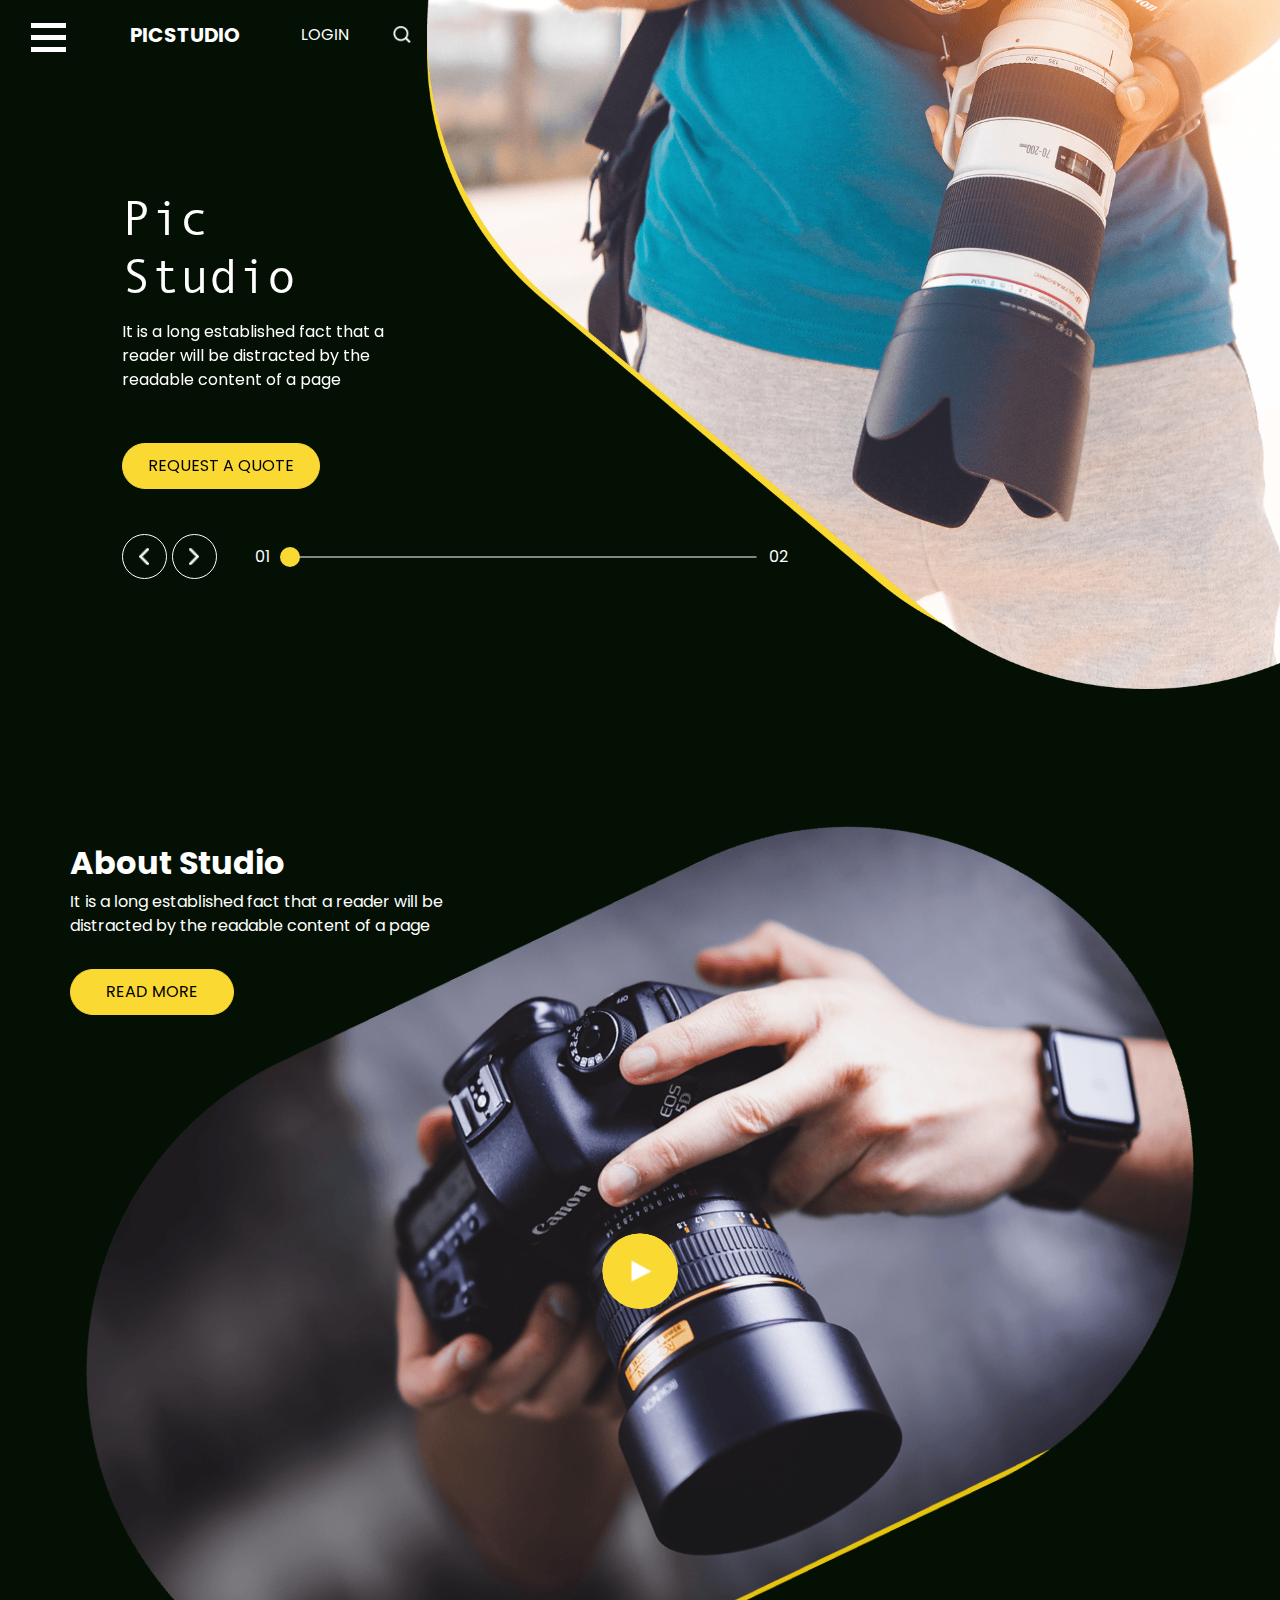
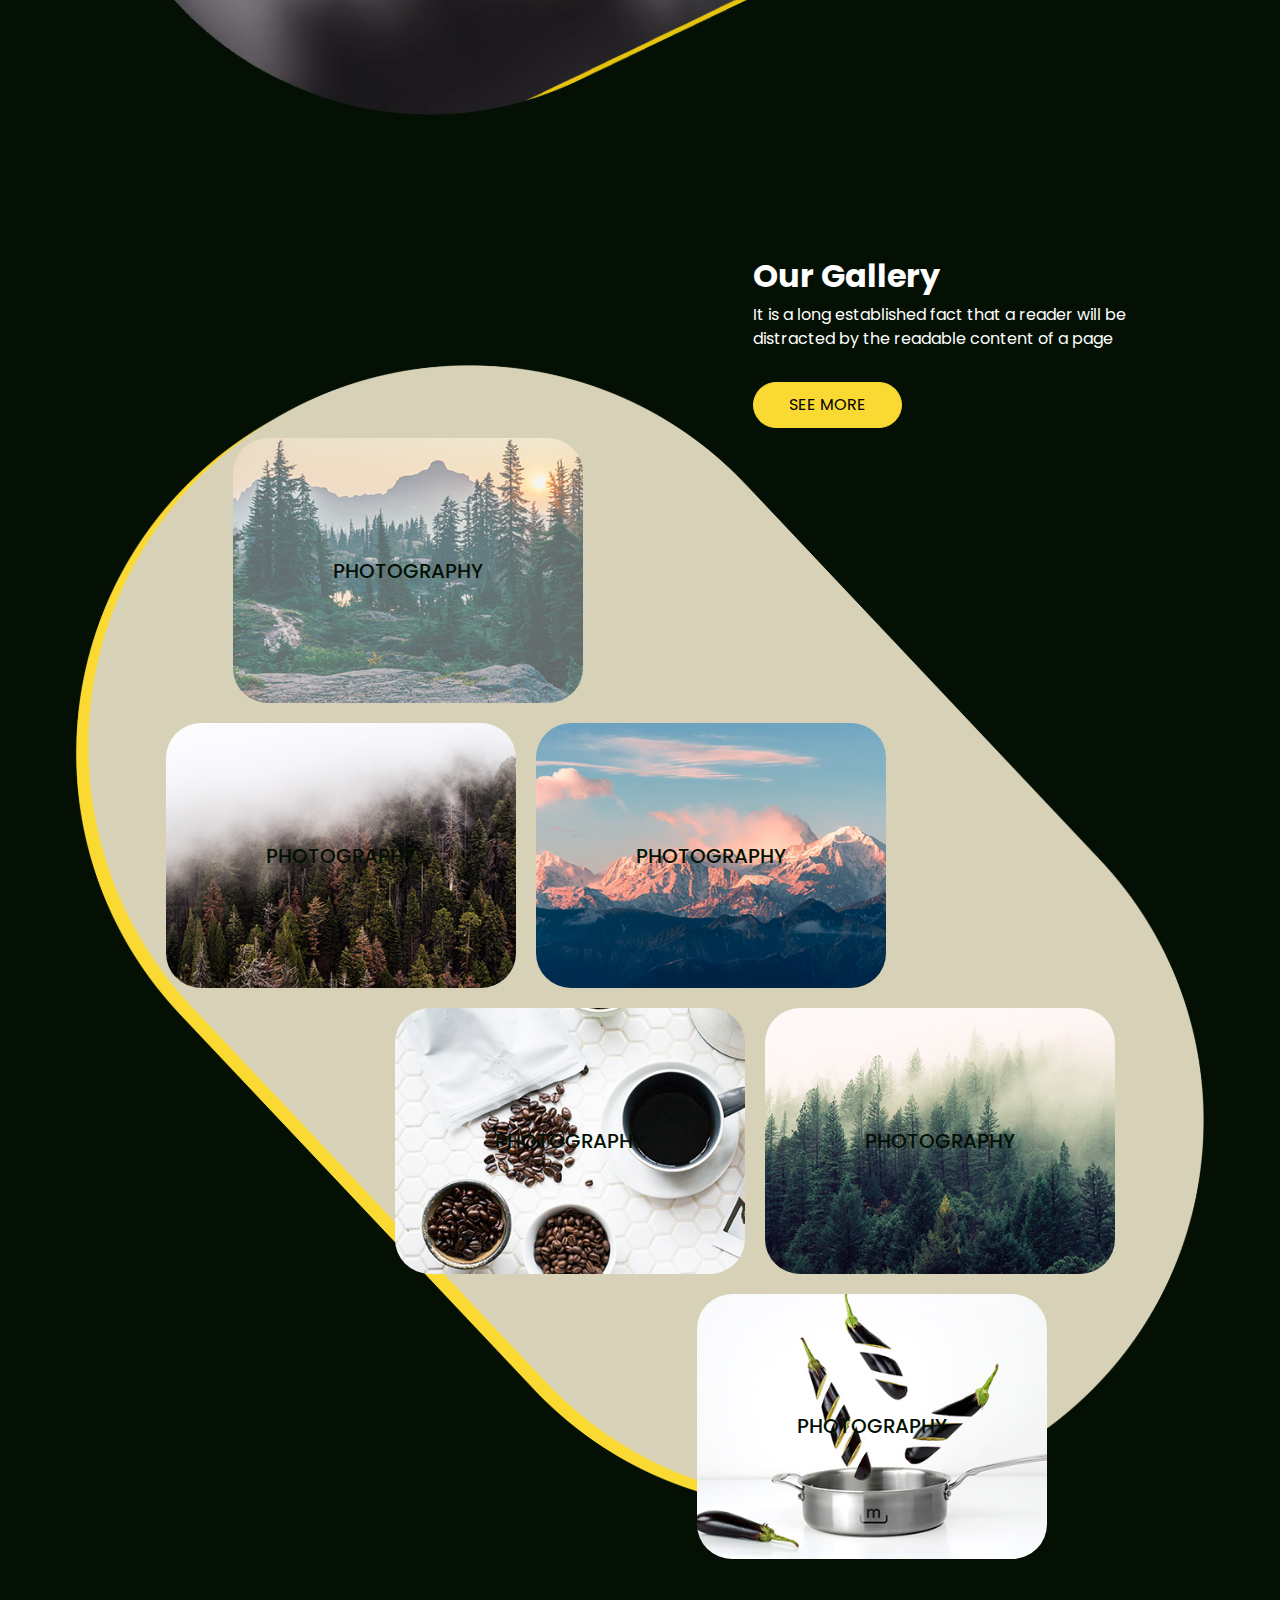
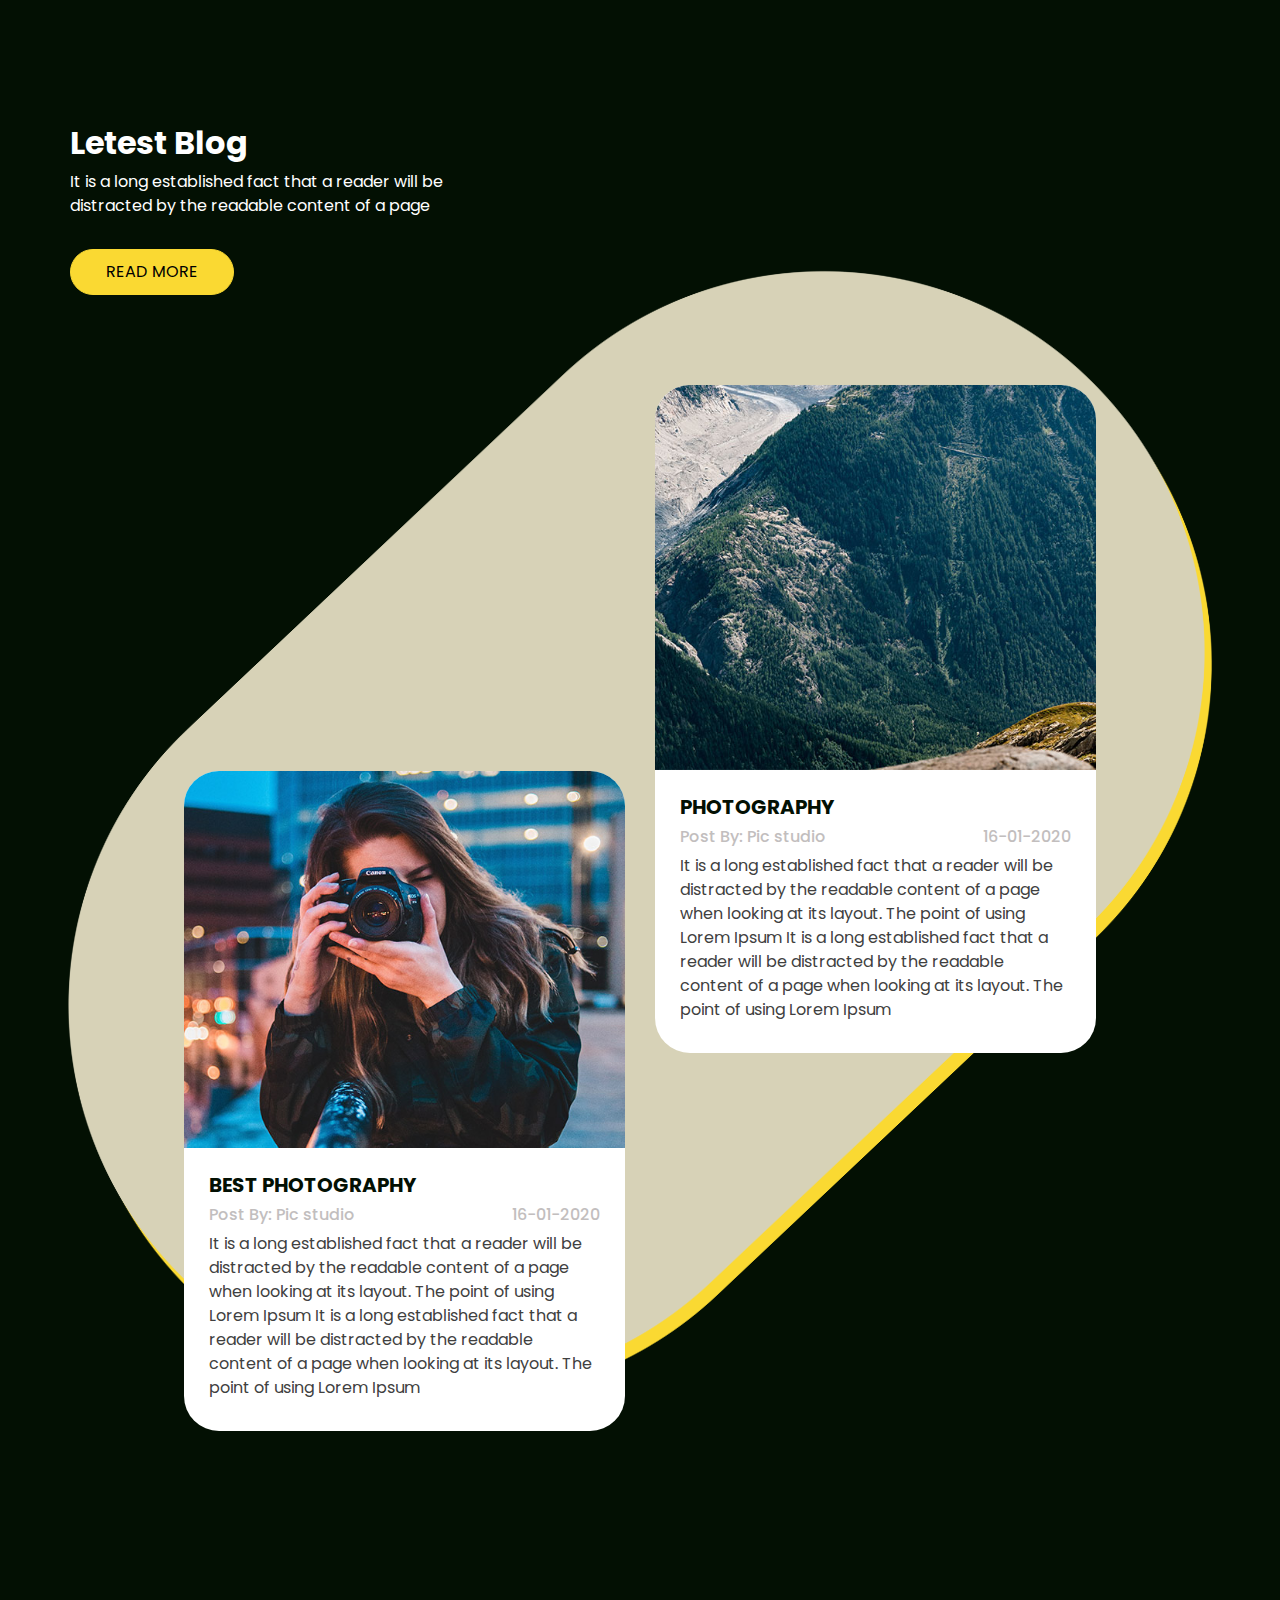
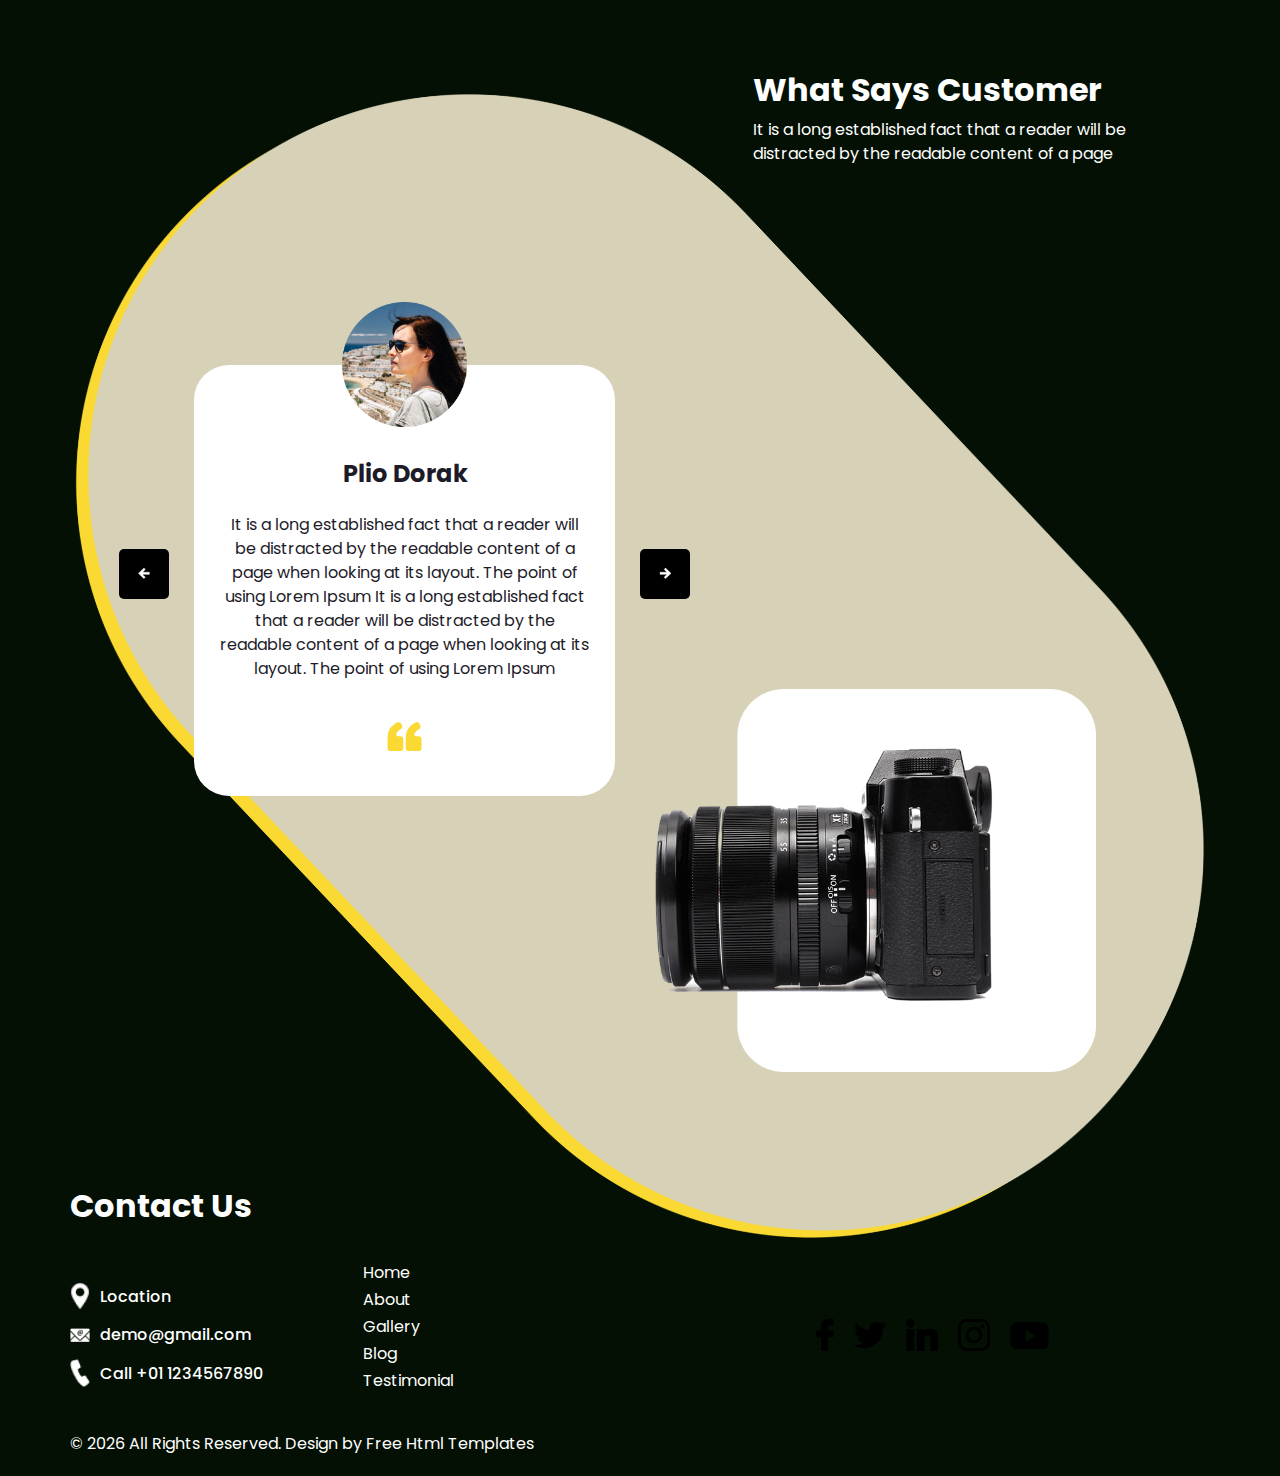
==== index.html @ a077134c "add all files" ====
<!DOCTYPE html>
<html lang="en">

<head>
  <!-- Basic -->
  <meta charset="utf-8" />
  <meta http-equiv="X-UA-Compatible" content="IE=edge" />
  <!-- Mobile Metas -->
  <meta name="viewport" content="width=device-width, initial-scale=1, shrink-to-fit=no" />
  <!-- Site Metas -->
  <meta name="keywords" content="" />
  <meta name="description" content="" />
  <meta name="author" content="" />

  <title>Picstudio</title>

  <!-- slider stylesheet -->
  <link rel="stylesheet" type="text/css" href="https://cdnjs.cloudflare.com/ajax/libs/OwlCarousel2/2.3.4/assets/owl.carousel.min.css" />

  <!-- bootstrap core css -->
  <link rel="stylesheet" type="text/css" href="css/bootstrap.css" />

  <!-- Custom styles for this template -->
  <link href=" css/style.css" rel="stylesheet" />
  <!-- responsive style -->
  <link href="css/responsive.css" rel="stylesheet" />
</head>

<body>
  <div class="hero_area">
    <!-- header section strats -->
    <header class="header_section">
      <div class="container-fluid">
        <nav class="navbar navbar-expand-lg custom_nav-container d-block">
          <div class="main_nav_menu">
            <div class="fk_width">
              <div class="custom_menu-btn">
                <button onclick="openNav()">
                  <span class="s-1"> </span>
                  <span class="s-2"> </span>
                  <span class="s-3"> </span>
                </button>
              </div>
              <div id="myNav" class="overlay">
                <div class="overlay-content">
                  <a class="" href="index.html">Home <span class="sr-only">(current)</span></a>
                  <a class="" href="about.html">About </a>
                  <a class="" href="gallery.html">Gallery </a>
                  <a class="" href="blog.html">Blog </a>
                  <a class="" href="testimonial.html">Testimonial </a>
                </div>
              </div>
            </div>
            <a class="navbar-brand" href="index.html">
              <span>
                Picstudio
              </span>
            </a>
            <div class="user_option">
              <a href="#">
                login
              </a>
              <form class="form-inline ">
                <button class="btn  nav_search-btn" type="submit"></button>
              </form>
            </div>
          </div>
        </nav>
      </div>
    </header>
    <!-- end header section -->

    <!-- slider section -->
    <section class=" slider_section position-relative">
      <div class="container-fluid">
        <div class="row slider-row">
          <div class="col-lg-3 offset-lg-1">
            <div id="carouselExampleIndicators" class="carousel slide" data-ride="carousel">
              <div class="carousel-inner">
                <div class="carousel-item active">
                  <div class="detail-box">
                    <h1>
                      Pic <br />
                      Studio
                    </h1>
                    <p>
                      It is a long established fact that a reader will be distracted by the readable content of a page
                    </p>
                    <div>
                      <a href="#">
                        Request A Quote
                      </a>
                    </div>
                  </div>
                </div>
                <div class="carousel-item">
                  <div class="detail-box">
                    <h1>
                      Pic <br />
                      Studio
                    </h1>
                    <p>
                      It is a long established fact that a reader will be distracted by the readable content of a page
                    </p>
                    <div>
                      <a href="#">
                        Request A Quote
                      </a>
                    </div>
                  </div>
                </div>
              </div>
              <div class="carousel_control-box">
                <div class="carousel_btn-container">
                  <a class="carousel-control-prev" href="#carouselExampleIndicators" role="button" data-slide="prev">
                    <span class="sr-only">Previous</span>
                  </a>
                  <a class="carousel-control-next" href="#carouselExampleIndicators" role="button" data-slide="next">
                    <span class="sr-only">Next</span>
                  </a>
                </div>
                <ol class="carousel-indicators">
                  <li data-target="#carouselExampleIndicators" data-slide-to="0" class="active li_one">01</li>
                  <li data-target="#carouselExampleIndicators" data-slide-to="1" class="li_two">02</li>
                  <li class="ol_design"></li>
                </ol>
              </div>
            </div>
          </div>
          <div class="col-lg-8 px-0">
            <div class="img-box">
              <img src="images/slider-img.png" alt="" />
            </div>
          </div>
        </div>
      </div>
    </section>
    <!-- end slider section -->
  </div>

  <!-- about section -->

  <section class="about_section layout_padding">
    <div class="container">
      <div class="row">
        <div class="col-md-5">
          <div class="detail-box">
            <div class="heading_container">
              <h2>
                About Studio
              </h2>
              <p>
                It is a long established fact that a reader will be distracted by the readable content of a page
              </p>
              <a href="">
                Read More
              </a>
            </div>
          </div>
        </div>
      </div>
    </div>
    <div class="img-box">
      <div class="play_btn">
        <a href="#">
          <img src="images/play.png" alt="" />
        </a>
      </div>
      <img src="images/about-img.png" class="about-img" alt="" />
    </div>
  </section>

  <!-- end about section -->

  <!-- gallery section -->
  <section class="gallery_section layout_padding-top">
    <div class="container">
      <div class="row">
        <div class="col-lg-5 ml-auto">
          <div class="heading_container">
            <h2>
              Our Gallery
            </h2>
            <p>
              It is a long established fact that a reader will be distracted by the readable content of a page
            </p>
            <a href="">
              See More
            </a>
          </div>
        </div>
      </div>
    </div>
    <div class="gallery_container">
      <div class="gallery_bg">
        <img src="images/gallery-bg.png" alt="" />
      </div>
      <div class="container">
        <div class="gallery_box">
          <div class="box b1">
            <div class="img-box">
              <img src="images/gallery-1.jpg" alt="" />
              <h5>
                photography
              </h5>
            </div>
          </div>
          <div class="box b2">
            <div class="img-box">
              <img src="images/gallery-2.jpg" alt="" />
              <h5>
                photography
              </h5>
            </div>
            <div class="img-box">
              <img src="images/gallery-3.jpg" alt="" />
              <h5>
                photography
              </h5>
            </div>
          </div>
          <div class="box b3">
            <div class="img-box">
              <img src="images/gallery-4.jpg" alt="" />
              <h5>
                photography
              </h5>
            </div>
            <div class="img-box">
              <img src="images/gallery-5.jpg" alt="" />
              <h5>
                photography
              </h5>
            </div>
          </div>
          <div class="box b4">
            <div class="img-box">
              <img src="images/gallery-6.jpg" alt="" />
              <h5>
                photography
              </h5>
            </div>
          </div>
        </div>
      </div>
    </div>
  </section>
  <!-- end gallery section -->

  <!-- blog section -->

  <section class="blog_section layout_padding">
    <div class="container">
      <div class="row">
        <div class="col-md-5">
          <div class="detail-box">
            <div class="heading_container">
              <h2>
                Letest Blog
              </h2>
              <p>
                It is a long established fact that a reader will be distracted by the readable content of a page
              </p>
              <a href="">
                Read More
              </a>
            </div>
          </div>
        </div>
      </div>
    </div>
    <div class="blog_container">
      <div class="blog_bg">
        <img src="images/gallery-bg.png" alt="" />
      </div>
      <div class="container">
        <div class="blog_box">
          <div class="row">
            <div class="col-md-6">
              <div class="box b1">
                <div class="img-box">
                  <img src="images/blog1.jpg" alt="" />
                </div>
                <div class="blog-detail">
                  <div class="blog_title">
                    <h5>
                      Best photography
                    </h5>
                    <div class="blog_post">
                      <h6>
                        Post By: Pic studio
                      </h6>
                      <h6>
                        16-01-2020
                      </h6>
                    </div>
                  </div>
                  <p>
                    It is a long established fact that a reader will be distracted by the readable content of a page when looking at its layout. The point of using Lorem Ipsum It is a long established fact that a reader will be distracted by the readable content of a page when looking at its layout. The point of using Lorem Ipsum
                  </p>
                </div>
              </div>
            </div>
            <div class="col-md-6">
              <div class="box b2">
                <div class="img-box">
                  <img src="images/blog2.jpg" alt="" />
                </div>
                <div class="blog-detail">
                  <div class="blog_title">
                    <h5>
                      Photography
                    </h5>
                    <div class="blog_post">
                      <h6>
                        Post By: Pic studio
                      </h6>
                      <h6>
                        16-01-2020
                      </h6>
                    </div>
                  </div>
                  <p>
                    It is a long established fact that a reader will be distracted by the readable content of a page when looking at its layout. The point of using Lorem Ipsum It is a long established fact that a reader will be distracted by the readable content of a page when looking at its layout. The point of using Lorem Ipsum
                  </p>
                </div>
              </div>
            </div>
          </div>
        </div>
      </div>
    </div>
  </section>

  <!-- end blog section -->

  <!-- client section -->

  <section class="client_section layout_padding">
    <div class="container">
      <div class="row">
        <div class="col-lg-5 ml-auto">
          <div class="heading_container">
            <h2>
              What Says Customer
            </h2>
            <p>
              It is a long established fact that a reader will be distracted by the readable content of a page
            </p>
          </div>
        </div>
      </div>
    </div>
    <div class="client_container">
      <div class="client_bg">
        <img src="images/gallery-bg.png" alt="" />
      </div>
      <div class="container">
        <div class="client_box">
          <div class="row">
            <div class="col-lg-6">
              <div class="box b1">
                <div id="carouselExampleControls" class="carousel slide" data-ride="carousel">
                  <div class="carousel-inner">
                    <div class="carousel-item active">
                      <div class="client_content-box layout_padding">
                        <div class="img-box">
                          <img src="images/client.png" alt="" />
                        </div>
                        <div class="detail-box">
                          <h4>
                            Plio Dorak
                          </h4>
                          <p>
                            It is a long established fact that a reader will be distracted by the readable content of a page when looking at its layout. The point of using Lorem Ipsum It is a long established fact that a reader will be distracted by the readable content of a page when looking at its layout. The point of using Lorem Ipsum
                          </p>
                          <img src="images/quote.png" alt="" />
                        </div>
                      </div>
                    </div>
                    <div class="carousel-item">
                      <div class="client_content-box layout_padding">
                        <div class="img-box">
                          <img src="images/client.png" alt="" />
                        </div>
                        <div class="detail-box">
                          <h4>
                            Plio Dorak
                          </h4>
                          <p>
                            It is a long established fact that a reader will be distracted by the readable content of a page when looking at its layout. The point of using Lorem Ipsum It is a long established fact that a reader will be distracted by the readable content of a page when looking at its layout. The point of using Lorem Ipsum
                          </p>
                          <img src="images/quote.png" alt="" />
                        </div>
                      </div>
                    </div>
                    <div class="carousel-item">
                      <div class="client_content-box layout_padding">
                        <div class="img-box">
                          <img src="images/client.png" alt="" />
                        </div>
                        <div class="detail-box">
                          <h4>
                            Plio Dorak
                          </h4>
                          <p>
                            It is a long established fact that a reader will be distracted by the readable content of a page when looking at its layout. The point of using Lorem Ipsum It is a long established fact that a reader will be distracted by the readable content of a page when looking at its layout. The point of using Lorem Ipsum
                          </p>
                          <img src="images/quote.png" alt="" />
                        </div>
                      </div>
                    </div>
                  </div>
                  <a class="carousel-control-prev" href="#carouselExampleControls" role="button" data-slide="prev">
                    <span class="sr-only">Previous</span>
                  </a>
                  <a class="carousel-control-next" href="#carouselExampleControls" role="button" data-slide="next">
                    <span class="sr-only">Next</span>
                  </a>
                </div>
              </div>
            </div>
            <div class="col-lg-6">
              <div class="box b2">
                <div class="camera_img-box">
                  <img src="images/camera.png" alt="" />
                </div>
              </div>
            </div>
          </div>
        </div>
      </div>
    </div>
  </section>

  <!-- end client section -->

  <!-- info section -->

  <section class="info_section ">
    <div class="info_container layout_padding-top">
      <div class="container">
        <div class="heading_container">
          <h2>
            Contact Us
          </h2>
        </div>
        <div class="info_main">
          <div class="row">
            <div class="col-md-4 col-lg-3">
              <div class="info_contact ">
                <a href="#" class="link-box">
                  <div class="img-box">
                    <img src="images/location.png" alt="" />
                  </div>
                  <div class="detail-box">
                    <h6>
                      Location
                    </h6>
                  </div>
                </a>
                <a href="#" class="link-box">
                  <div class="img-box">
                    <img src="images/mail.png" alt="" />
                  </div>
                  <div class="detail-box">
                    <h6>
                      demo@gmail.com
                    </h6>
                  </div>
                </a>
                <a href="#" class="link-box">
                  <div class="img-box">
                    <img src="images/call.png" alt="" />
                  </div>
                  <div class="detail-box">
                    <h6>
                      Call +01 1234567890
                    </h6>
                  </div>
                </a>
              </div>
            </div>
            <div class="col-md-2 col-lg-3">
              <div class="info_link-box">
                <ul>
                  <li class=" ">
                    <a class="" href="index.html">Home <span class="sr-only">(current)</span></a>
                  </li>
                  <li class="">
                    <a class="" href="about.html">About </a>
                  </li>
                  <li class="">
                    <a class="" href="gallery.html">Gallery </a>
                  </li>
                  <li class="">
                    <a class="" href="blog.html">Blog </a>
                  </li>
                  <li class="">
                    <a class="" href="testimonial.html">Testimonial </a>
                  </li>
                </ul>
              </div>
            </div>
            <div class="col-md-6 ">
              <div class="social_box">
                <a href="#">
                  <img src="images/facebook.png" alt="" />
                </a>
                <a href="#">
                  <img src="images/twitter.png" alt="" />
                </a>
                <a href="#">
                  <img src="images/linkedin.png" alt="" />
                </a>
                <a href="#">
                  <img src="images/instagram.png" alt="" />
                </a>
                <a href="#">
                  <img src="images/youtube.png" alt="" />
                </a>
              </div>
            </div>
          </div>
        </div>
      </div>
    </div>
  </section>

  <!-- end info section -->

  <!-- footer section -->
  <footer class="footer_section ">
    <div class="container">
      <p>
        &copy; <span id="displayYear"></span> All Rights Reserved. Design by
        <a href="https://html.design/">Free Html Templates</a>
      </p>
    </div>
  </footer>
  <!-- footer section -->

  <script src="js/jquery-3.4.1.min.js"></script>
  <script src="js/bootstrap.js"></script>
  <script src="https://cdnjs.cloudflare.com/ajax/libs/OwlCarousel2/2.3.4/owl.carousel.min.js"></script>
  <script src="js/custom.js"></script>
</body>

</html>
---- css/style.css ----
@import url("https://fonts.googleapis.com/css2?family=Open+Sans:wght@400;700&family=Poppins:wght@400;500;700&display=swap");
@font-face {
  font-family: "Andale Mono";
  src: url(../fonts/AndaleMono.ttf);
}

html {
  scroll-behavior: smooth;
  overflow-x: hidden;
}

body {
  font-family: "Poppins", sans-serif;
  color: #ffffff;
  background-color: #031003;
}

.layout_margin {
  margin-top: 90px;
  margin-bottom: 90px;
}

.layout_padding {
  padding-top: 120px;
  padding-bottom: 120px;
}

.layout_padding2 {
  padding-top: 45px;
  padding-bottom: 45px;
}

.layout_padding2-top {
  padding-top: 45px;
}

.layout_padding2-bottom {
  padding-bottom: 45px;
}

.layout_padding-top {
  padding-top: 120px;
}

.layout_padding-bottom {
  padding-bottom: 120px;
}

.heading_container {
  display: -webkit-box;
  display: -ms-flexbox;
  display: flex;
  -webkit-box-orient: vertical;
  -webkit-box-direction: normal;
      -ms-flex-direction: column;
          flex-direction: column;
  -webkit-box-align: start;
      -ms-flex-align: start;
          align-items: flex-start;
  color: #ffffff;
}

.heading_container h2 {
  font-weight: bold;
}

.heading_container a {
  display: inline-block;
  background: #fad932;
  color: #000000;
  padding: 10px 35px;
  border-radius: 30px;
  border: 1px solid #fad932;
  -webkit-transition: all 0.3s;
  transition: all 0.3s;
  text-transform: uppercase;
  margin-top: 15px;
}

.heading_container a:hover {
  background: transparent;
  color: #fad932;
}

@-webkit-keyframes hueAnimate {
  0% {
    -webkit-filter: hue-rotate(0deg);
            filter: hue-rotate(0deg);
  }
  100% {
    -webkit-filter: hue-rotate(360deg);
            filter: hue-rotate(360deg);
  }
}

@keyframes hueAnimate {
  0% {
    -webkit-filter: hue-rotate(0deg);
            filter: hue-rotate(0deg);
  }
  100% {
    -webkit-filter: hue-rotate(360deg);
            filter: hue-rotate(360deg);
  }
}

/*header section*/
.hero_area {
  position: relative;
}

.sub_page .info_section .social_box {
  -webkit-filter: invert(100%);
          filter: invert(100%);
}

.header_section .container-fluid {
  padding-right: 25px;
  padding-left: 25px;
}

.header_section .nav_container {
  margin: 0 auto;
}

.custom_nav-container.navbar-expand-lg .navbar-nav .nav-link img {
  width: 22px;
  margin-right: 15px;
}

.custom_nav-container.navbar-expand-lg .navbar-nav .nav-link {
  padding: 0px 25px;
  color: #fefeff;
  text-align: center;
  font-family: "Roboto", sans-serif;
}

.custom_menu-btn {
  z-index: 9;
  position: absolute;
  left: 0;
  top: 15px;
}

.custom_menu-btn button {
  outline: none;
  border: none;
  background-color: transparent;
}

.custom_menu-btn span {
  display: block;
  width: 35px;
  height: 5px;
  background-color: #fff;
  margin: 7px 0;
  -webkit-transition: all 0.3s;
  transition: all 0.3s;
}

.custom_menu-btn .s-2 {
  -webkit-transition: all 0.1s;
  transition: all 0.1s;
}

.menu_btn-style {
  position: fixed;
  left: 22px;
  top: 15px;
}

.menu_btn-style button {
  -webkit-transform: translateX(14px);
          transform: translateX(14px);
}

.menu_btn-style button .s-1 {
  -webkit-transform: rotate(45deg) translateY(17px);
          transform: rotate(45deg) translateY(17px);
}

.menu_btn-style button .s-2 {
  -webkit-transform: translateX(-100px);
          transform: translateX(-100px);
}

.menu_btn-style button .s-3 {
  -webkit-transform: rotate(-45deg) translateY(-17px);
          transform: rotate(-45deg) translateY(-17px);
}

.position-unset {
  position: unset;
}

.navbar-expand-lg .navbar-collapse {
  -webkit-box-flex: 0;
      -ms-flex-positive: 0;
          flex-grow: 0;
}

.overlay {
  height: 100%;
  width: 0;
  position: fixed;
  z-index: 1;
  top: 0;
  left: 0;
  background: rgba(3, 16, 3, 0.95);
  overflow-x: hidden;
  -webkit-transition: 0.5s;
  transition: 0.5s;
}

.overlay .closebtn {
  position: absolute;
  top: 0;
  right: 30px;
  font-size: 60px;
}

.overlay a {
  display: inline-block;
  padding: 10px 15px;
  text-decoration: none;
  font-size: 18px;
  text-transform: uppercase;
  color: #ffffff;
  margin: 10px 0;
  display: block;
  -webkit-transition: 0.3s;
  transition: 0.3s;
  border: 1.5px solid #ffffff;
  border-radius: 5px;
  width: 190px;
}

.overlay a:hover {
  border-color: transparent;
  background-color: #ffffff;
}

.overlay-content {
  position: relative;
  top: 20%;
  width: 100%;
  text-align: center;
  margin-top: 30px;
  display: -webkit-box;
  display: -ms-flexbox;
  display: flex;
  -webkit-box-orient: vertical;
  -webkit-box-direction: normal;
      -ms-flex-direction: column;
          flex-direction: column;
  -webkit-box-align: center;
      -ms-flex-align: center;
          align-items: center;
}

.menu_width {
  width: 100%;
}

.scroll-y-hidden {
  overflow-y: hidden;
}

a,
a:hover,
a:focus {
  text-decoration: none;
}

a:hover,
a:focus {
  color: initial;
}

.btn,
.btn:focus {
  outline: none !important;
  -webkit-box-shadow: none;
          box-shadow: none;
}

.fk_width {
  width: 105px;
}

.custom_nav-container .nav_search-btn {
  background-image: url(../images/search-icon.png);
  background-size: 18px;
  background-repeat: no-repeat;
  width: 35px;
  height: 35px;
  padding: 0;
  border: none;
  background-position: center;
}

.navbar-brand {
  display: -webkit-box;
  display: -ms-flexbox;
  display: flex;
}

.navbar-brand span {
  color: #ffffff;
  font-weight: bold;
  text-transform: uppercase;
}

.custom_nav-container {
  z-index: 99999;
  padding: 15px 0;
  -webkit-box-pack: start;
      -ms-flex-pack: start;
          justify-content: flex-start;
}

.custom_nav-container .navbar-toggler {
  outline: none;
}

.custom_nav-container .navbar-toggler .navbar-toggler-icon {
  background-image: url(../images/menu.png);
  background-size: 55px;
}

.main_nav_menu {
  display: -webkit-box;
  display: -ms-flexbox;
  display: flex;
}

.user_option {
  display: -webkit-box;
  display: -ms-flexbox;
  display: flex;
  -webkit-box-align: center;
      -ms-flex-align: center;
          align-items: center;
  margin-left: 45px;
}

.user_option a {
  display: -webkit-box;
  display: -ms-flexbox;
  display: flex;
  -webkit-box-align: center;
      -ms-flex-align: center;
          align-items: center;
  margin-right: 35px;
  color: #ffffff;
  text-transform: uppercase;
}

.user_option a img {
  width: 20px;
  margin-right: 10px;
}

.user_option a span {
  color: #ffffff;
}

/*end header section*/
.slider_section {
  padding-top: 45px;
}

.slider_section #carouselExampleIndicators {
  -webkit-box-flex: 1;
      -ms-flex: 1;
          flex: 1;
}

.slider_section .detail-box {
  color: #ffffff;
  margin-top: 75px;
}

.slider_section .detail-box h1 {
  font-size: 3rem;
  font-family: "Andale Mono";
}

.slider_section .detail-box p {
  margin-top: 15px;
}

.slider_section .detail-box a {
  display: inline-block;
  background: #fad932;
  color: #000000;
  padding: 10px 25px;
  border-radius: 30px;
  border: 1px solid #fad932;
  -webkit-transition: all 0.3s;
  transition: all 0.3s;
  text-transform: uppercase;
  margin-top: 35px;
}

.slider_section .detail-box a:hover {
  background: transparent;
  color: #fad932;
}

.slider_section .img-box {
  margin-top: -125px;
}

.slider_section .img-box img {
  width: 100%;
}

.slider_section .img-box::before {
  content: "";
  position: absolute;
  top: -135px;
  left: 0;
  width: 100%;
  height: 100%;
  background: -webkit-gradient(linear, left top, left bottom, from(#000000), color-stop(transparent), to(transparent));
  background: linear-gradient(to bottom, #000000, transparent, transparent);
  z-index: 1;
  display: none;
}

.slider_section .carousel_control-box {
  display: -webkit-box;
  display: -ms-flexbox;
  display: flex;
  -webkit-box-align: center;
      -ms-flex-align: center;
          align-items: center;
  margin-top: 45px;
}

.slider_section .carousel_btn-container {
  width: 95px;
  min-width: 95px;
  display: -webkit-box;
  display: -ms-flexbox;
  display: flex;
  -webkit-box-pack: justify;
      -ms-flex-pack: justify;
          justify-content: space-between;
  z-index: 999;
}

.slider_section .carousel_btn-container .carousel-control-prev,
.slider_section .carousel_btn-container .carousel-control-next {
  position: unset;
  width: 45px;
  height: 45px;
  border: none;
  border-radius: 100%;
  opacity: 1;
  background-repeat: no-repeat;
  background-size: 10px;
  background-position: center;
  border: 1.5px solid #ffffff;
  background-color: transparent;
}

.slider_section .carousel_btn-container .carousel-control-prev:hover,
.slider_section .carousel_btn-container .carousel-control-next:hover {
  background-color: #fad932;
  border-color: transparent;
}

.slider_section .carousel_btn-container .carousel-control-prev {
  background-image: url(../images/prev.png);
}

.slider_section .carousel_btn-container .carousel-control-next {
  background-image: url(../images/next.png);
}

.slider_section .carousel-indicators {
  width: 550px;
  min-width: 550px;
  position: relative;
  margin: 0;
  margin-left: 35px;
  -webkit-box-pack: justify;
      -ms-flex-pack: justify;
          justify-content: space-between;
}

.slider_section .carousel-indicators::before {
  content: "";
  width: calc(100% - 75px);
  height: 1px;
  position: absolute;
  top: 50%;
  left: calc(50% - 8px);
  -webkit-transform: translate(-50%, -50%);
          transform: translate(-50%, -50%);
  background-color: #ffffff;
}

.slider_section .carousel-indicators .ol_design {
  width: 20px;
  height: 20px;
  position: absolute;
  top: 50%;
  left: calc(0% + 35px);
  -webkit-transform: translate(-50%, -50%);
          transform: translate(-50%, -50%);
  border-radius: 100%;
  background-color: #fad932;
  -webkit-transition: all .3s;
  transition: all .3s;
  z-index: 2;
}

.slider_section .carousel-indicators li {
  height: auto;
  border: none;
  opacity: 1;
  color: #ffffff;
  text-indent: 0;
  background-color: transparent;
}

.about_section .detail-box {
  margin: 35px auto;
  position: relative;
  z-index: 2;
}

.about_section .img-box {
  width: 90%;
  margin: auto;
  position: relative;
  background-repeat: no-repeat;
  margin-top: -125px;
}

.about_section .img-box .play_btn {
  background: #fad932;
  display: -webkit-box;
  display: -ms-flexbox;
  display: flex;
  -webkit-box-align: center;
      -ms-flex-align: center;
          align-items: center;
  -webkit-box-pack: center;
      -ms-flex-pack: center;
          justify-content: center;
  border-radius: 100%;
  width: 75px;
  height: 75px;
  position: absolute;
  z-index: 3;
  top: 50%;
  left: 50%;
  -webkit-transform: translate(-50%, -50%);
          transform: translate(-50%, -50%);
}

.about_section .img-box .play_btn button {
  -webkit-box-shadow: none;
          box-shadow: none;
  background-color: transparent;
  border: none;
  position: relative;
  z-index: 5;
}

.about_section .img-box .play_btn a {
  background: #fad932;
  display: -webkit-box;
  display: -ms-flexbox;
  display: flex;
  -webkit-box-align: center;
      -ms-flex-align: center;
          align-items: center;
  -webkit-box-pack: center;
      -ms-flex-pack: center;
          justify-content: center;
  border-radius: 100%;
  width: 75px;
  height: 75px;
  position: relative;
  z-index: 5;
}

.about_section .img-box .play_btn img {
  width: 20px;
  margin-left: 3px;
}

.about_section .img-box .play_btn::before {
  content: "";
  width: 100%;
  height: 100%;
  position: absolute;
  top: 50%;
  left: 50%;
  background: #fad932;
  opacity: 1;
  border-radius: 100%;
  -webkit-transform: translate(-50%, -50%);
          transform: translate(-50%, -50%);
}

.about_section .img-box .play_btn::before {
  z-index: 2;
  -webkit-animation: before-animation 1500ms infinite;
          animation: before-animation 1500ms infinite;
}

@-webkit-keyframes before-animation {
  0% {
    -webkit-transform: translateX(-50%) translateY(-50%) translateZ(0) scale(1);
            transform: translateX(-50%) translateY(-50%) translateZ(0) scale(1);
    opacity: 1;
  }
  100% {
    -webkit-transform: translateX(-50%) translateY(-50%) translateZ(0) scale(1.5);
            transform: translateX(-50%) translateY(-50%) translateZ(0) scale(1.5);
    opacity: 0;
  }
}

@keyframes before-animation {
  0% {
    -webkit-transform: translateX(-50%) translateY(-50%) translateZ(0) scale(1);
            transform: translateX(-50%) translateY(-50%) translateZ(0) scale(1);
    opacity: 1;
  }
  100% {
    -webkit-transform: translateX(-50%) translateY(-50%) translateZ(0) scale(1.5);
            transform: translateX(-50%) translateY(-50%) translateZ(0) scale(1.5);
    opacity: 0;
  }
}

.about_section .img-box .about-img {
  width: 100%;
  -webkit-transform: rotate(-25deg);
          transform: rotate(-25deg);
  -webkit-animation: hueAnimate .7s infinite;
          animation: hueAnimate .7s infinite;
}

.about_section .btn-box {
  display: -webkit-box;
  display: -ms-flexbox;
  display: flex;
  -webkit-box-pack: center;
      -ms-flex-pack: center;
          justify-content: center;
  margin-top: 75px;
  margin-bottom: 175px;
}

.about_section .btn-box a {
  display: inline-block;
  background: #ffffff;
  color: #000000;
  padding: 10px 40px;
  border-radius: 30px;
  border: 1px solid #ffffff;
  -webkit-transition: all 0.3s;
  transition: all 0.3s;
}

.about_section .btn-box a:hover {
  background: transparent;
  color: #ffffff;
}

.gallery_section .gallery_container {
  position: relative;
  max-width: 1500px;
  margin: auto;
}

.gallery_section .gallery_container .gallery_bg {
  position: absolute;
  width: 100%;
  top: 10%;
  margin-left: 0;
  -webkit-transform: rotate(45deg);
          transform: rotate(45deg);
  z-index: -1;
}

.gallery_section .gallery_container .gallery_bg img {
  width: 100%;
}

.gallery_section .gallery_container .gallery_box {
  width: 85%;
  margin: auto;
}

.gallery_section .gallery_container .box {
  display: -webkit-box;
  display: -ms-flexbox;
  display: flex;
}

.gallery_section .gallery_container .box.b1 .img-box {
  margin-left: 8%;
}

.gallery_section .gallery_container .box.b3 {
  -webkit-box-pack: end;
      -ms-flex-pack: end;
          justify-content: flex-end;
}

.gallery_section .gallery_container .box.b4 {
  -webkit-box-pack: end;
      -ms-flex-pack: end;
          justify-content: flex-end;
}

.gallery_section .gallery_container .box.b4 .img-box {
  margin-right: 8%;
}

.gallery_section .gallery_container .box .img-box {
  position: relative;
  margin: 10px;
  border-radius: 35px;
  overflow: hidden;
  width: 350px;
}

.gallery_section .gallery_container .box .img-box img {
  width: 100%;
}

.gallery_section .gallery_container .box .img-box h5 {
  color: #031003;
  position: absolute;
  margin: 0;
  top: 50%;
  left: 50%;
  -webkit-transform: translate(-50%, -50%);
          transform: translate(-50%, -50%);
  text-transform: uppercase;
}

.blog_section .detail-box {
  margin: 35px auto;
  position: relative;
  z-index: 2;
}

.blog_section .blog_container {
  position: relative;
  max-width: 1500px;
  margin: auto;
}

.blog_section .blog_container .blog_bg {
  position: absolute;
  width: 100%;
  top: 10%;
  margin-left: 0;
  -webkit-transform: rotate(-45deg);
          transform: rotate(-45deg);
  z-index: -1;
}

.blog_section .blog_container .blog_bg img {
  width: 100%;
}

.blog_section .blog_box {
  width: 80%;
  margin: auto;
}

.blog_section .box {
  margin-top: 55px;
  background-color: #ffffff;
  border-radius: 35px;
  overflow: hidden;
}

.blog_section .box.b1 {
  margin-top: 100%;
}

.blog_section .box .img-box {
  position: relative;
}

.blog_section .box .img-box img {
  width: 100%;
}

.blog_section .box .blog-detail {
  padding: 25px 25px 15px;
}

.blog_section .box .blog-detail .blog_post {
  display: -webkit-box;
  display: -ms-flexbox;
  display: flex;
  -webkit-box-pack: justify;
      -ms-flex-pack: justify;
          justify-content: space-between;
}

.blog_section .box .blog-detail .blog_post h6 {
  color: #c2bebe;
}

.blog_section .box .blog-detail h5 {
  color: #031003;
  text-transform: uppercase;
  font-weight: bold;
}

.blog_section .box .blog-detail p {
  color: #404040;
}

.client_section .client_container {
  position: relative;
  max-width: 1500px;
  margin: auto;
}

.client_section .client_container .client_bg {
  position: absolute;
  width: 100%;
  top: 10%;
  margin-left: 0;
  -webkit-transform: rotate(45deg);
          transform: rotate(45deg);
  z-index: -1;
}

.client_section .client_container .client_bg img {
  width: 100%;
}

.client_section .client_box {
  width: 80%;
  margin: auto;
}

.client_section .box {
  position: relative;
}

.client_section .client_content-box {
  display: -webkit-box;
  display: -ms-flexbox;
  display: flex;
  -webkit-box-orient: vertical;
  -webkit-box-direction: normal;
      -ms-flex-direction: column;
          flex-direction: column;
  -webkit-box-align: center;
      -ms-flex-align: center;
          align-items: center;
  text-align: center;
  margin: 0 10px;
}

.client_section .client_content-box .img-box {
  width: 125px;
  border-radius: 100%;
  margin-bottom: -62px;
  position: relative;
  z-index: 2;
}

.client_section .client_content-box .img-box img {
  width: 100%;
}

.client_section .client_content-box .detail-box {
  padding: 95px 25px 45px 25px;
  background-color: #ffffff;
  border-radius: 35px;
}

.client_section .client_content-box .detail-box h4 {
  color: #1d1b28;
  font-weight: bold;
}

.client_section .client_content-box .detail-box p {
  color: #1d1b28;
  margin-top: 25px;
}

.client_section .client_content-box .detail-box img {
  width: 35px;
  margin-top: 25px;
}

.client_section .carousel-control-prev,
.client_section .carousel-control-next {
  width: 50px;
  height: 50px;
  background-color: #000000;
  opacity: 1;
  top: 50%;
  background-repeat: no-repeat;
  background-position: center;
  background-size: 12px;
  border-radius: 5px;
}

.client_section .carousel-control-prev:hover,
.client_section .carousel-control-next:hover {
  background-color: #fad932;
}

.client_section .carousel-control-prev {
  background-image: url(../images/prev-arrow.png);
  left: -65px;
}

.client_section .carousel-control-next {
  background-image: url(../images/next-arrow.png);
  right: -65px;
}

.client_section .camera_img-box {
  margin-top: 115%;
}

.client_section .camera_img-box img {
  width: 100%;
}

/* info section */
.info_section {
  position: relative;
  margin-top: -125px;
}

.info_section .heading_container {
  margin-bottom: 25px;
}

.info_section .info_main .row {
  -webkit-box-align: center;
      -ms-flex-align: center;
          align-items: center;
}

.info_section .info_logo {
  display: -webkit-box;
  display: -ms-flexbox;
  display: flex;
}

.info_section .info_logo img {
  width: 65px;
}

.info_section .social_box {
  display: -webkit-box;
  display: -ms-flexbox;
  display: flex;
  -webkit-box-align: center;
      -ms-flex-align: center;
          align-items: center;
  -webkit-box-pack: center;
      -ms-flex-pack: center;
          justify-content: center;
}

.info_section .social_box a {
  margin: 0 10px;
}

.info_section a {
  text-transform: none;
}

.info_section h5 {
  margin-bottom: 12px;
  font-size: 24px;
  color: #3eb4b8;
}

.info_section p {
  color: #323232;
}

.info_section ul {
  padding: 0;
}

.info_section ul li {
  list-style-type: none;
  margin: 3px 0;
}

.info_section ul li a {
  color: #ffffff;
}

.info_section .info_link-box {
  display: -webkit-box;
  display: -ms-flexbox;
  display: flex;
  -webkit-box-orient: vertical;
  -webkit-box-direction: normal;
      -ms-flex-direction: column;
          flex-direction: column;
}

.info_section .info_contact .link-box {
  display: -webkit-box;
  display: -ms-flexbox;
  display: flex;
  -webkit-box-align: center;
      -ms-flex-align: center;
          align-items: center;
  margin: 15px 0;
  color: #ffffff;
}

.info_section .info_contact .link-box .img-box {
  display: -webkit-box;
  display: -ms-flexbox;
  display: flex;
  -webkit-box-pack: center;
      -ms-flex-pack: center;
          justify-content: center;
  -webkit-box-align: center;
      -ms-flex-align: center;
          align-items: center;
  margin-right: 10px;
}

.info_section .info_contact .link-box .img-box img {
  width: 20px;
}

.info_section .info_contact .link-box h6 {
  margin-bottom: 0;
}

/* end info section */
/* footer section*/
.footer_section {
  color: #ffffff;
}

.footer_section p {
  margin: 0;
  padding: 20px 0;
}

.footer_section a {
  color: #ffffff;
}

.modal-dialog {
  max-width: 800px;
  margin: 30px auto;
}

.modal-body {
  position: relative;
  padding: 0px;
}

.close {
  position: absolute;
  right: -30px;
  top: 0;
  z-index: 999;
  font-size: 2rem;
  font-weight: normal;
  color: #fff;
  opacity: 1;
}
/*# sourceMappingURL=style.css.map */
---- css/responsive.css ----
/* @media (min-width:1500px) {
    .gallery_section .gallery_container .gallery_bg {
        max-width: 1500px;
        left: 10%;

    }
}

@media (min-width:2000px) {
    .gallery_section .gallery_container .gallery_bg {
        left: 15%;

    }
} */

@media (max-width: 1260px) {}

@media (max-width: 1120px) {}

@media (max-width: 992px) {
    .main_nav_menu {
        justify-content: space-between;
    }

    .user_option {
        margin-left: 0;
    }

    .navbar-brand {
        margin-right: 0;
    }

    .slider-row {
        flex-direction: column-reverse;
    }

    .slider_section .img-box {
        margin-top: -135px;
    }

    .slider_section .detail-box {
        margin-top: 0;
    }

    .slider_section .img-box::before {
        display: block;
    }

    .slider_section .carousel-indicators {
        width: 450px;
        min-width: 450px;
    }

    .about_section .img-box {
        width: 100%;
        padding: 0 5px;
        margin-top: 0;
    }

    .gallery_section .gallery_container .gallery_bg {
        top: -75px;
    }

    .gallery_section .gallery_container .gallery_box {
        margin-top: 200px;
    }

    .blog_section .blog_container .blog_bg {
        top: 0;
    }

    .blog_section .blog_box {
        width: 100%;
    }

    .blog_section .box.b1 {
        margin-top: 35%;
    }

    .client_section .client_box {
        width: 100%;
    }

    .client_section .box {
        margin-top: 75px;
    }

    .client_section .camera_img-box {
        margin-top: 45px;
        padding-left: 45px;
    }

    .footer_section {
        text-align: center;
    }

    .social_box {
        filter: invert(100%);
    }

}

@media (max-width: 856px) {

    .client_section .carousel-control-prev,
    .client_section .carousel-control-next {
        top: 100%;

    }

    .client_section .carousel-control-prev {
        left: 50%;
        transform: translate(-105%, -50%);
    }

    .client_section .carousel-control-next {
        right: 50%;
        transform: translate(105%, -50%);
    }
}

@media (max-width: 767px) {

    .layout_padding {
        padding-top: 90px;
        padding-bottom: 90px;
    }

    .layout_padding-top {
        padding-top: 90px;
    }

    .layout_padding-bottom {
        padding-bottom: 90px;
    }


    .info_section .info_top .info_form {
        margin-bottom: 35px;
    }

    .info_section .info_main .row>div {
        display: flex;
        flex-direction: column;
        align-items: center;
        text-align: center;
        margin-bottom: 25px;
    }

    .info_section .info_contact .link-box {
        justify-content: center;
    }

    .slider_section .carousel-indicators {
        width: 400px;
        min-width: 400px;
    }

    .gallery_section .gallery_container .box {
        flex-direction: column;
        align-items: center;

    }

    .gallery_section .gallery_container .gallery_box {
        width: 100%;
    }

    .gallery_section .gallery_container .box.b1 .img-box {
        margin-left: 10px;
    }

    .gallery_section .gallery_container .box.b4 .img-box {
        margin-right: 10px;
    }

    .info_section .heading_container {
        align-items: center;
    }
}

@media (max-width: 576px) {
    .slider_section .carousel_control-box {
        flex-direction: column;
        align-items: flex-start;
    }

    .slider_section .carousel-indicators {
        width: 100%;
        min-width: 100%;
        margin-left: 0;
        margin-top: 35px;
    }

    .slider_section .img-box::before {
        background: -webkit-gradient(linear, left top, left bottom, from(#000000), to(transparent));
        background: linear-gradient(to bottom, #000, transparent);
    }

    .gallery_section .gallery_container .box .img-box {
        width: 100%;
        border-radius: 10px;
    }

    .blog_section .box {
        border-radius: 25px;
    }
}

@media (max-width: 480px) {
    .main_nav_menu {
        justify-content: center;
    }

    .fk_width {
        width: 10px;
    }

    .user_option {
        display: none;
    }

    .about_section .img-box .play_btn,
    .about_section .img-box .play_btn a {
        width: 55px;
        height: 55px;
    }
}

@media (max-width: 420px) {}

@media (max-width: 360px) {}

@media (min-width: 1200px) {
    .container {
        max-width: 1170px;
    }

}
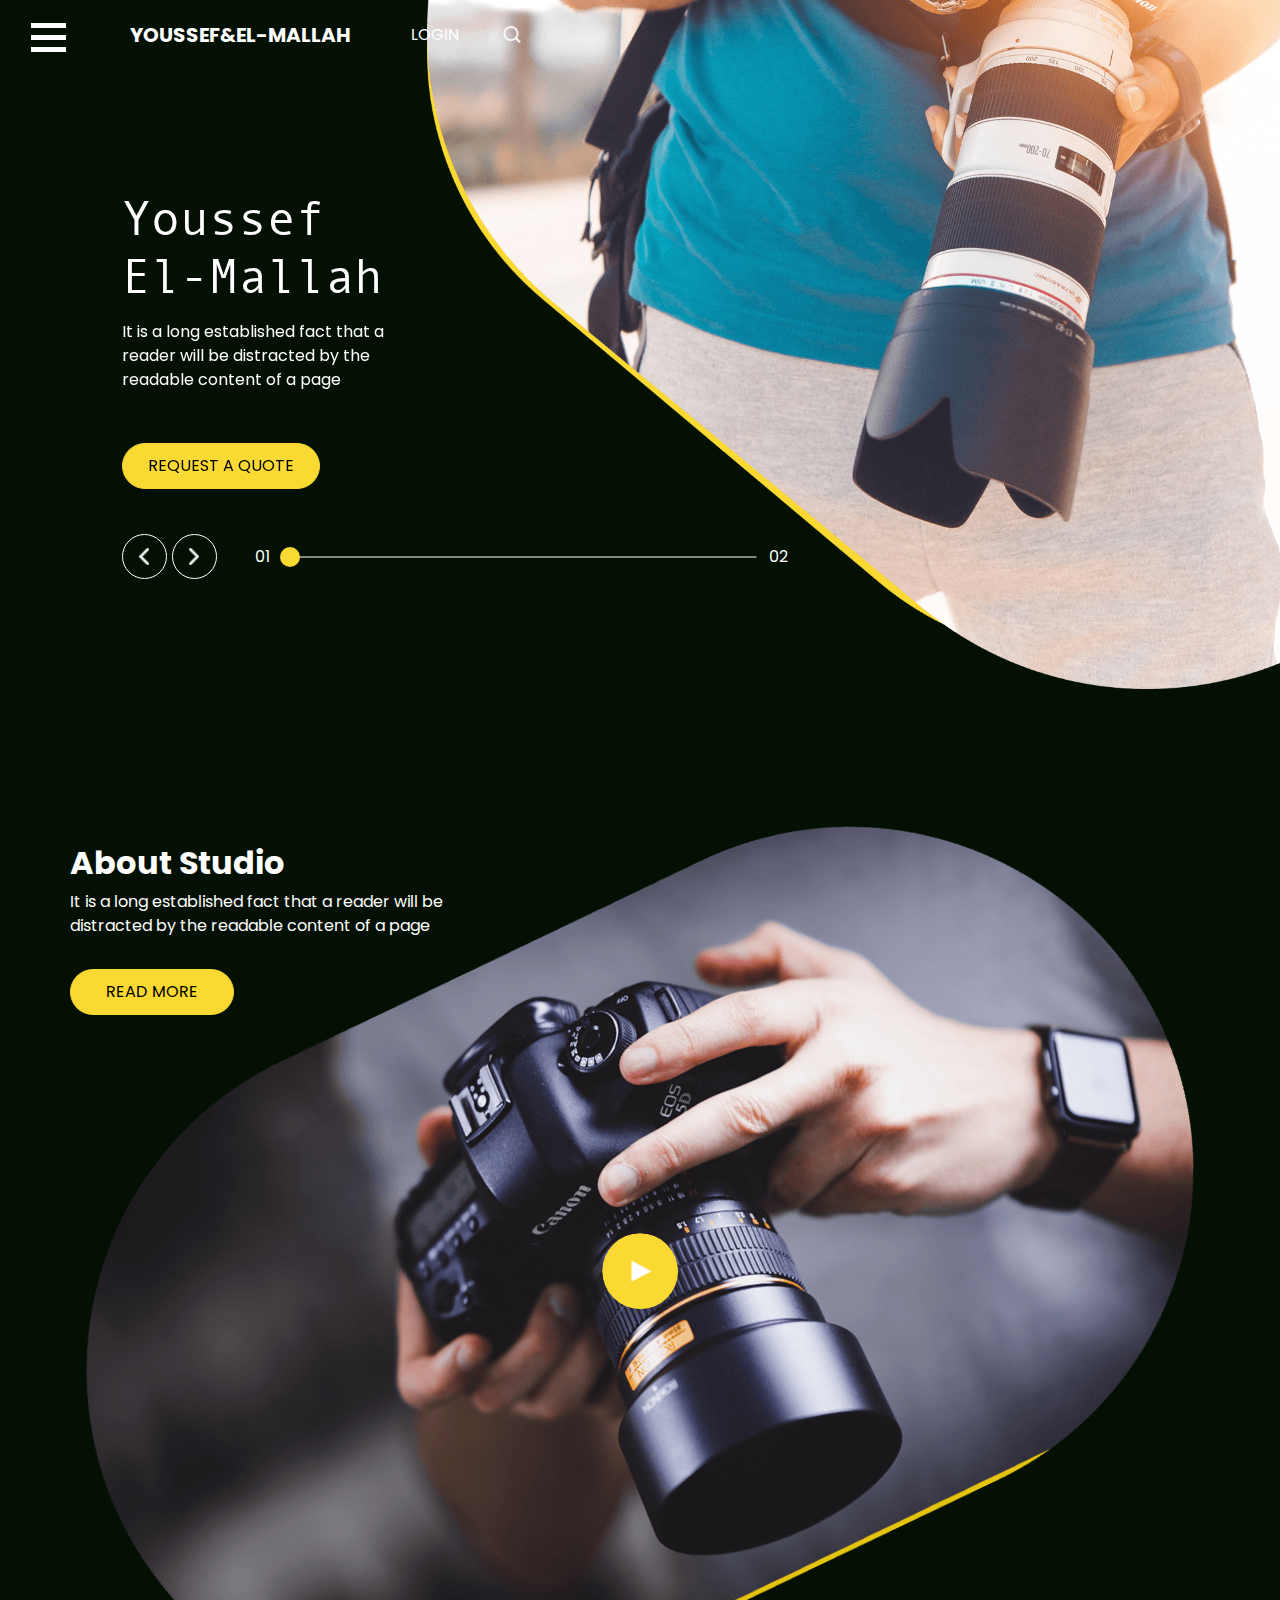
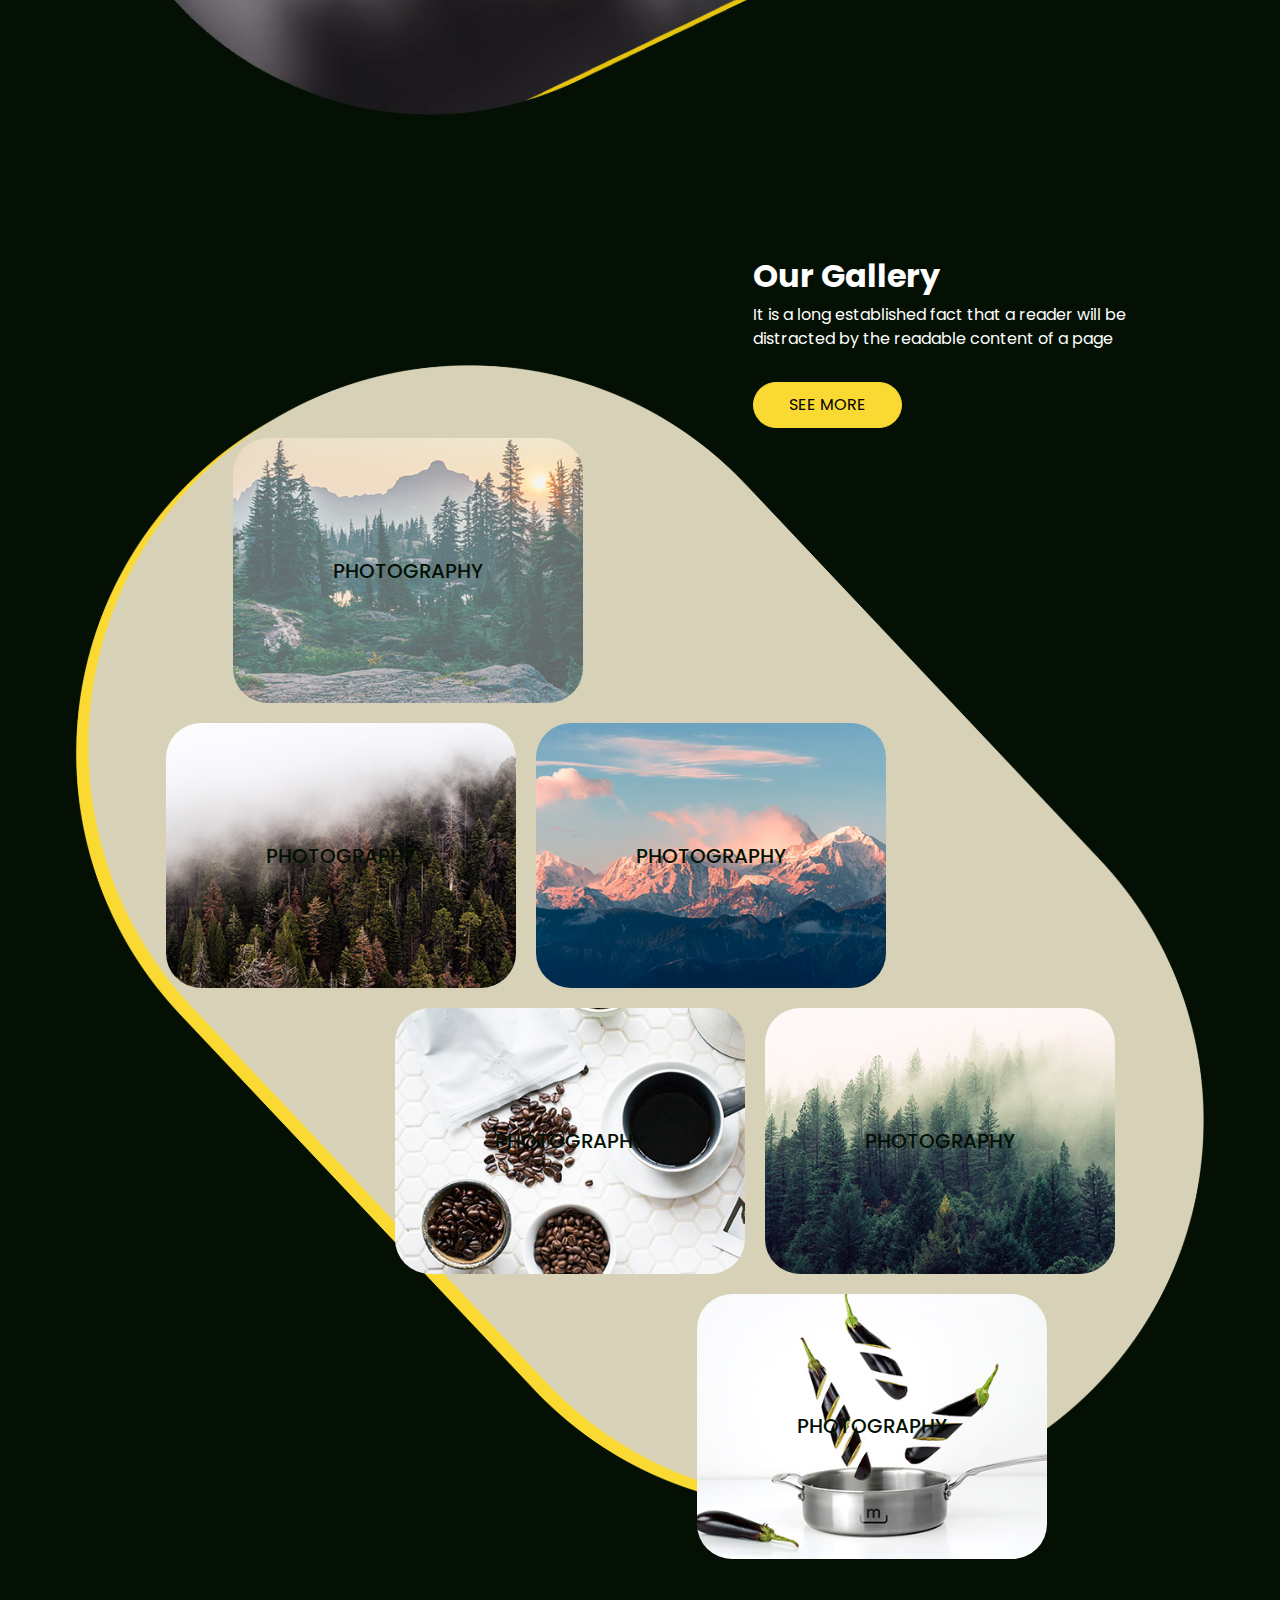
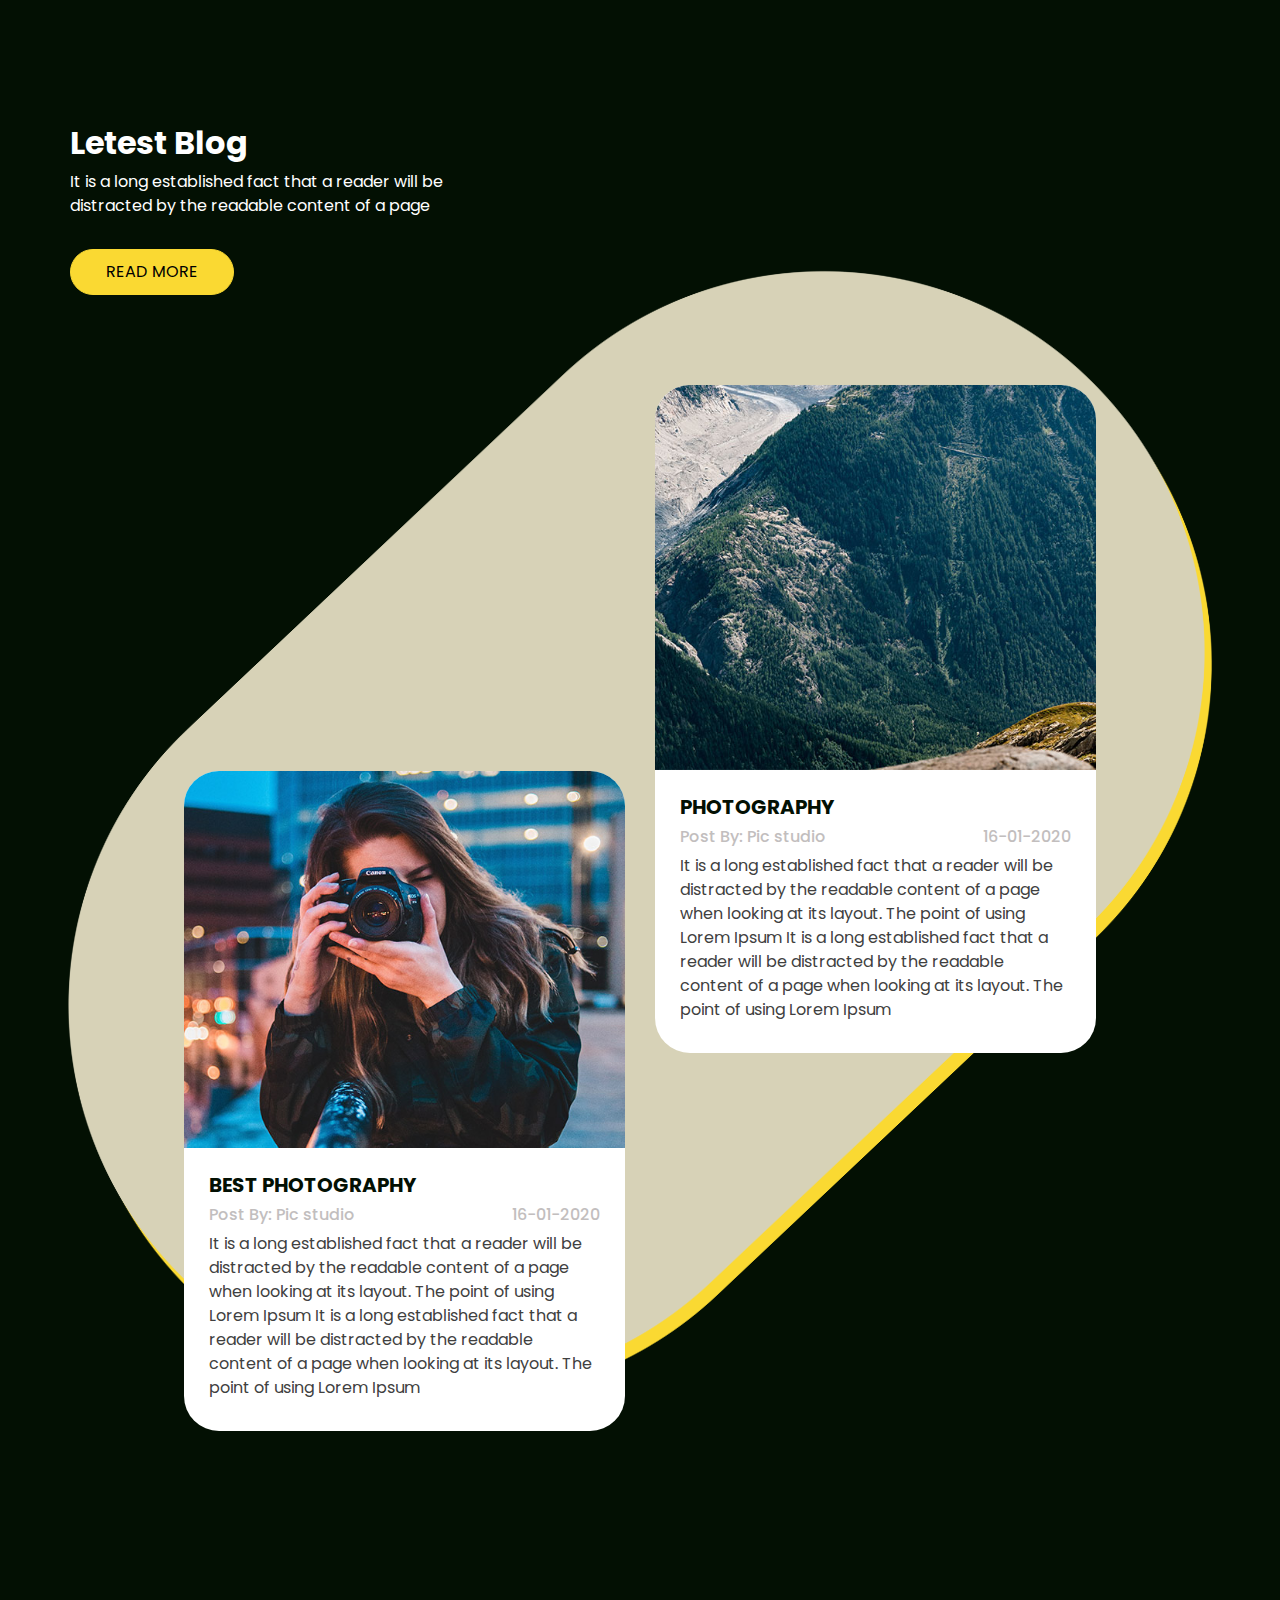
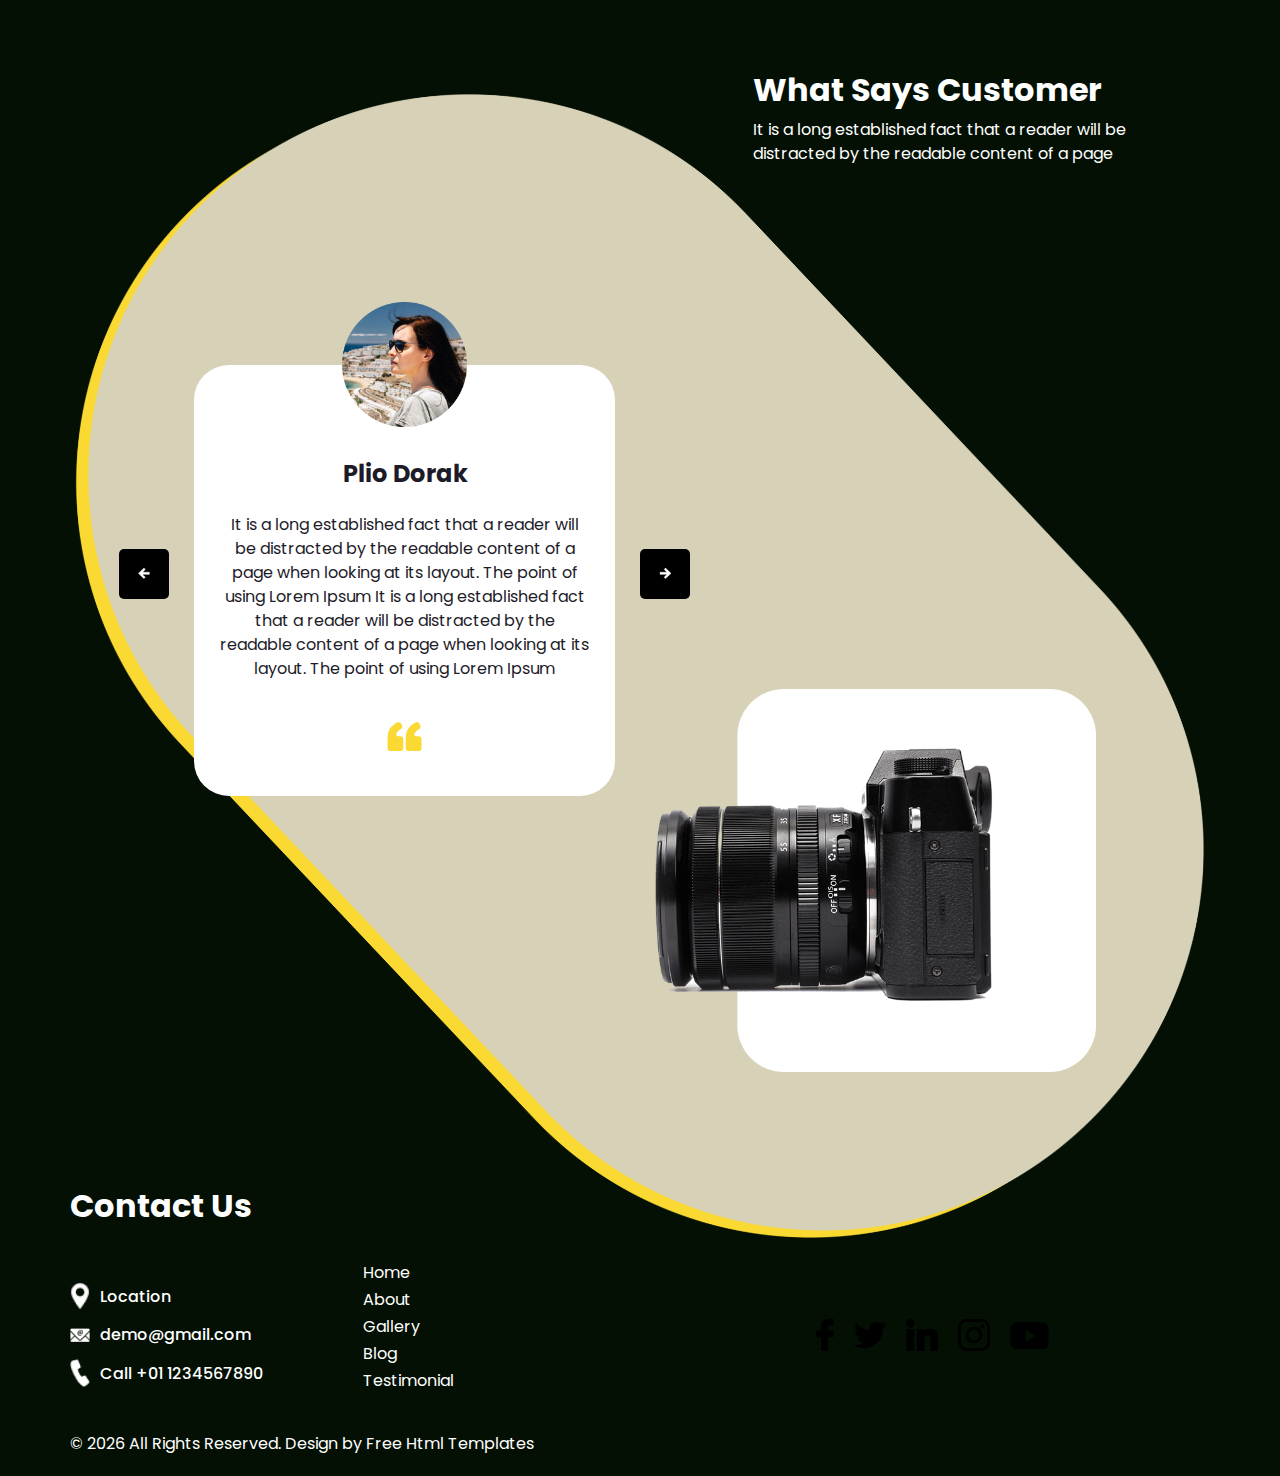
==== commit d31d5ce2: "edit names" ====
--- a/index.html
+++ b/index.html
@@ -12,7 +12,7 @@
   <meta name="description" content="" />
   <meta name="author" content="" />
 
-  <title>Picstudio</title>
+  <title>YOUSSEF&EL-MALLAH</title>
 
   <!-- slider stylesheet -->
   <link rel="stylesheet" type="text/css" href="https://cdnjs.cloudflare.com/ajax/libs/OwlCarousel2/2.3.4/assets/owl.carousel.min.css" />
@@ -53,7 +53,7 @@
             </div>
             <a class="navbar-brand" href="index.html">
               <span>
-                Picstudio
+                YOUSSEF&EL-MALLAH
               </span>
             </a>
             <div class="user_option">
@@ -80,8 +80,8 @@
                 <div class="carousel-item active">
                   <div class="detail-box">
                     <h1>
-                      Pic <br />
-                      Studio
+                      Youssef <br />
+                      El-Mallah
                     </h1>
                     <p>
                       It is a long established fact that a reader will be distracted by the readable content of a page
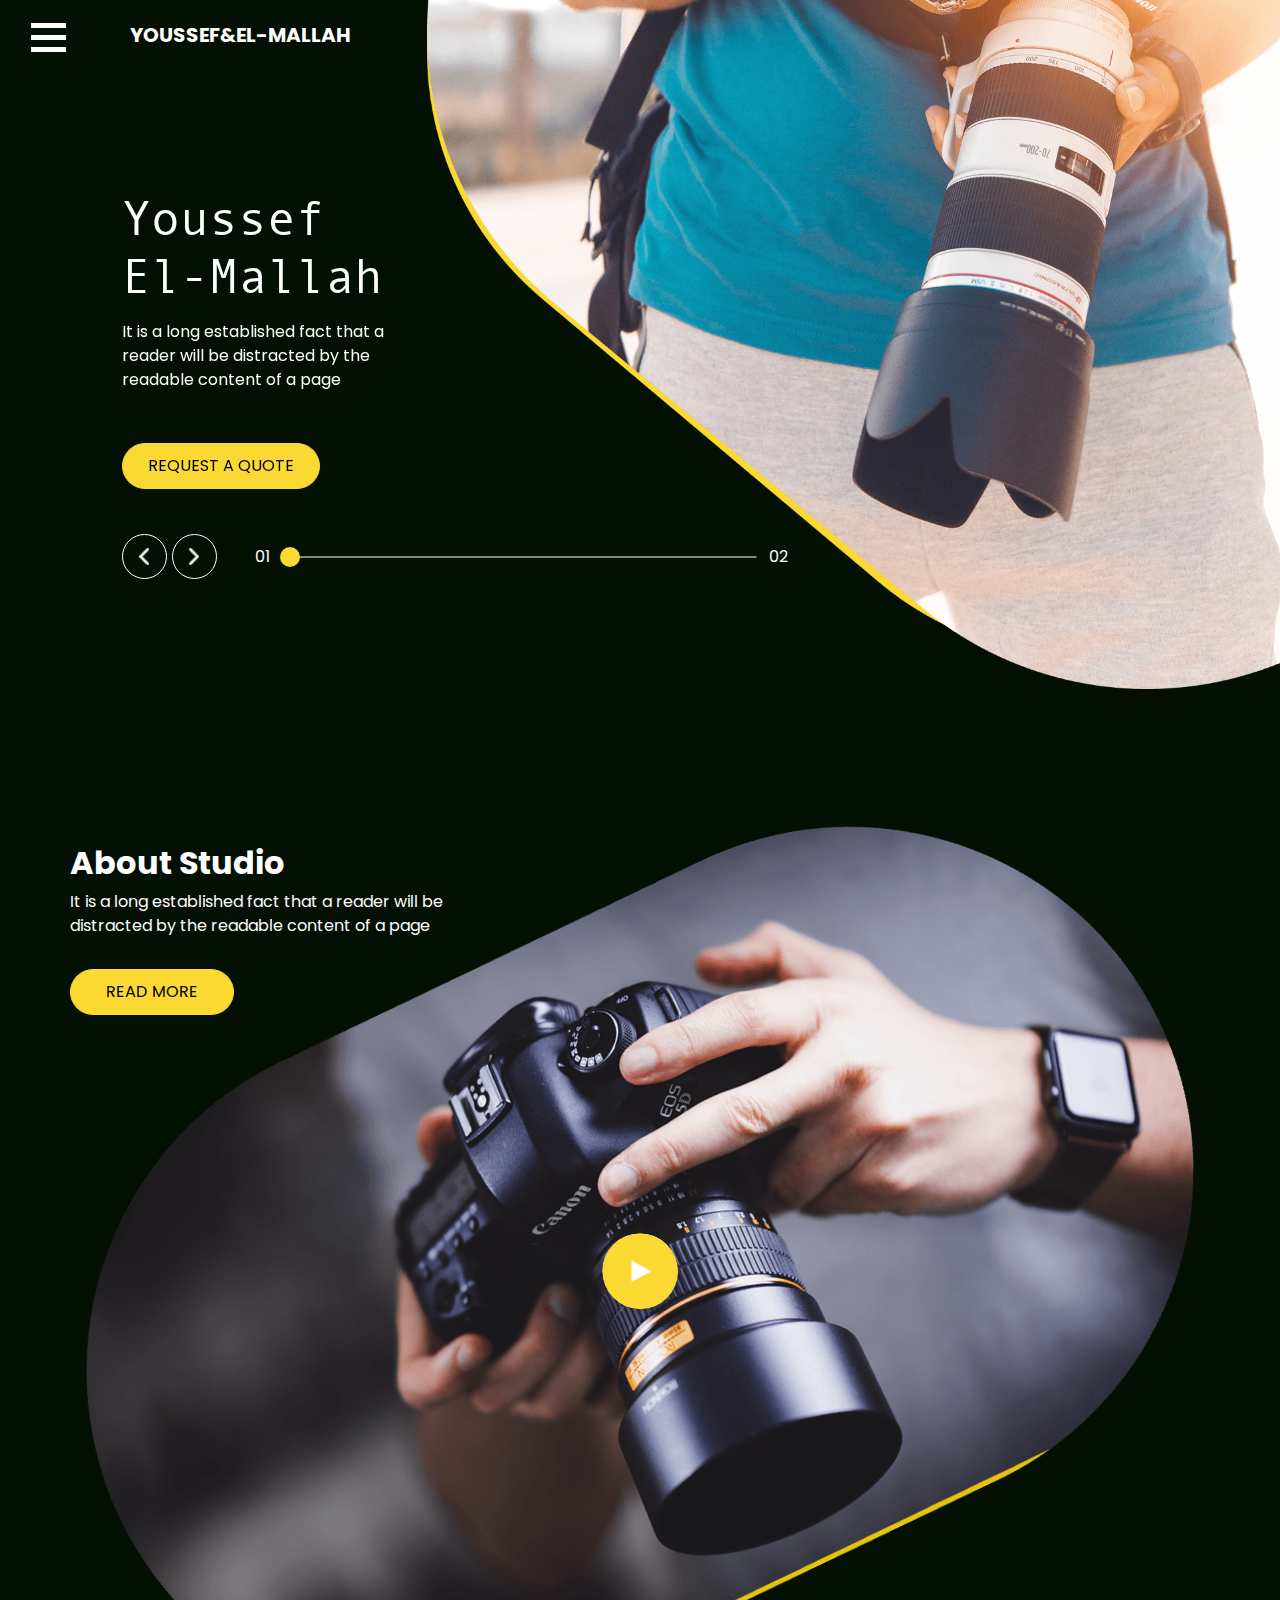
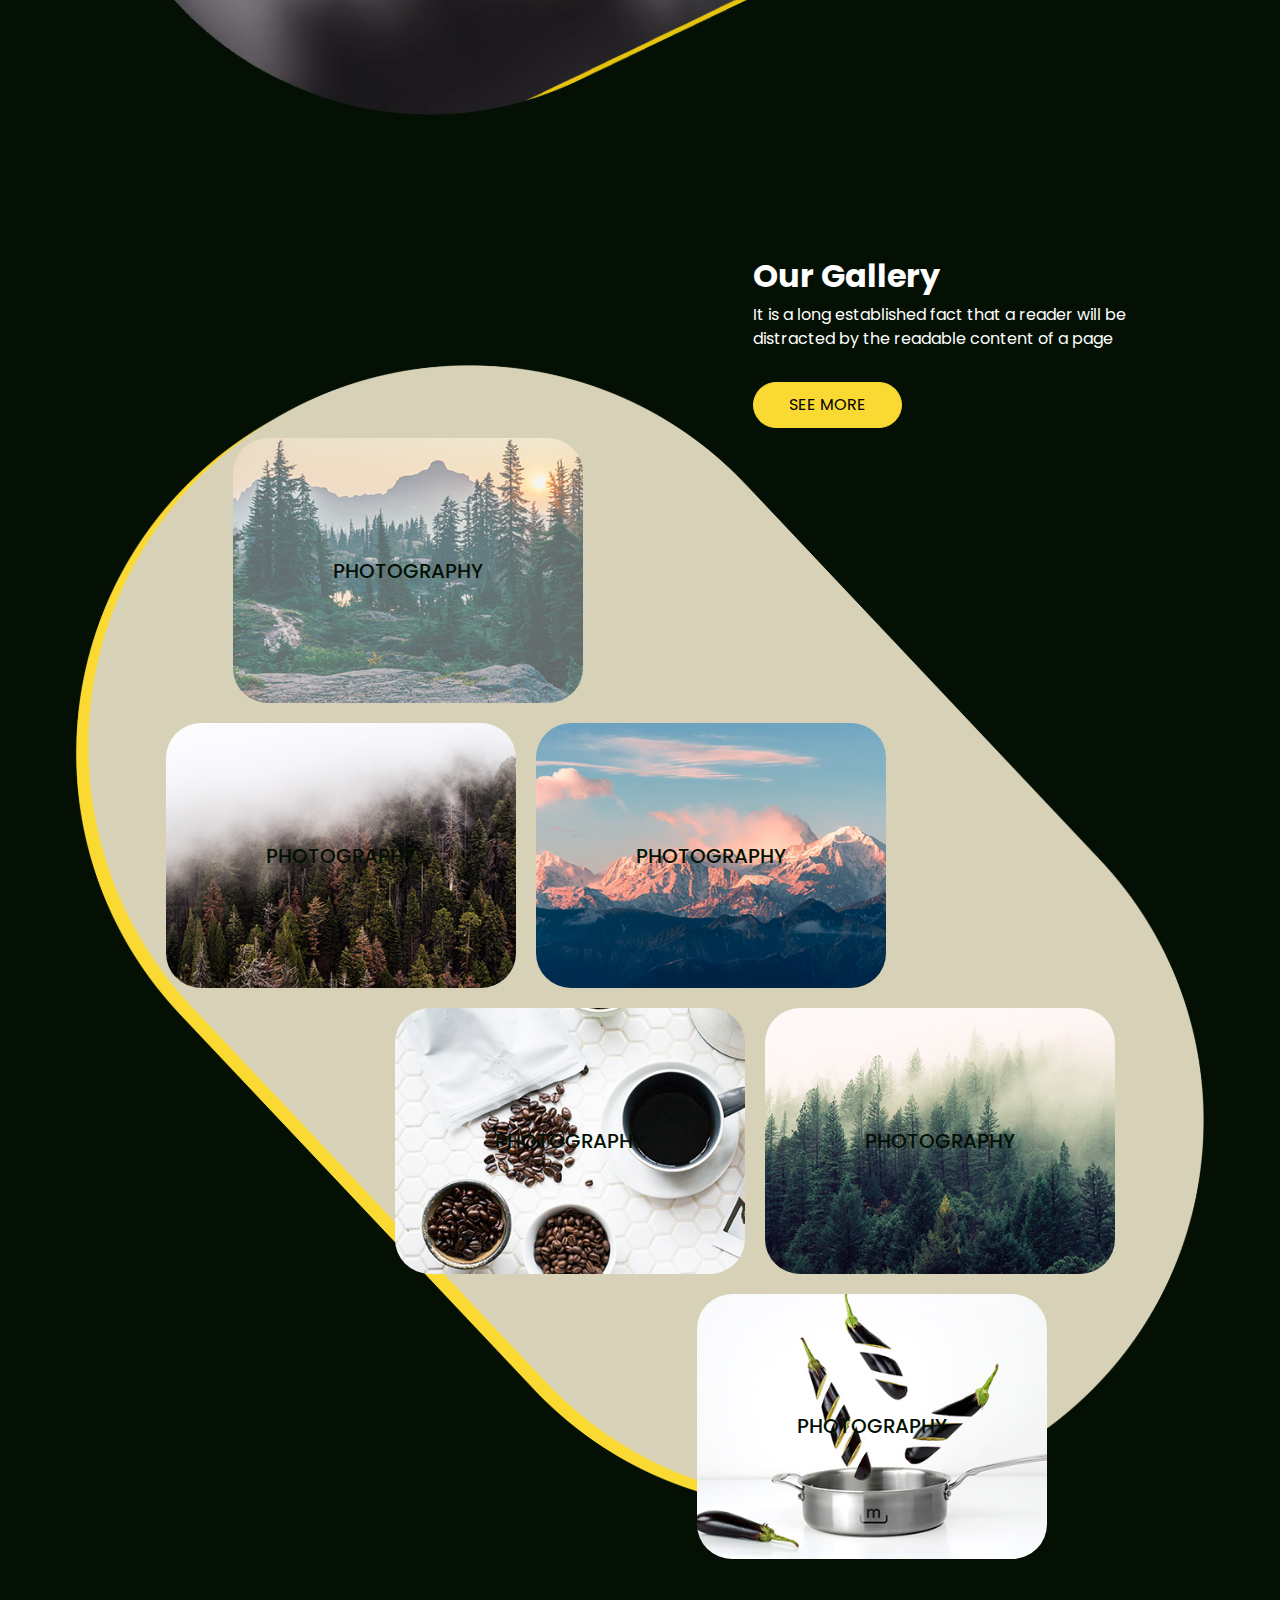
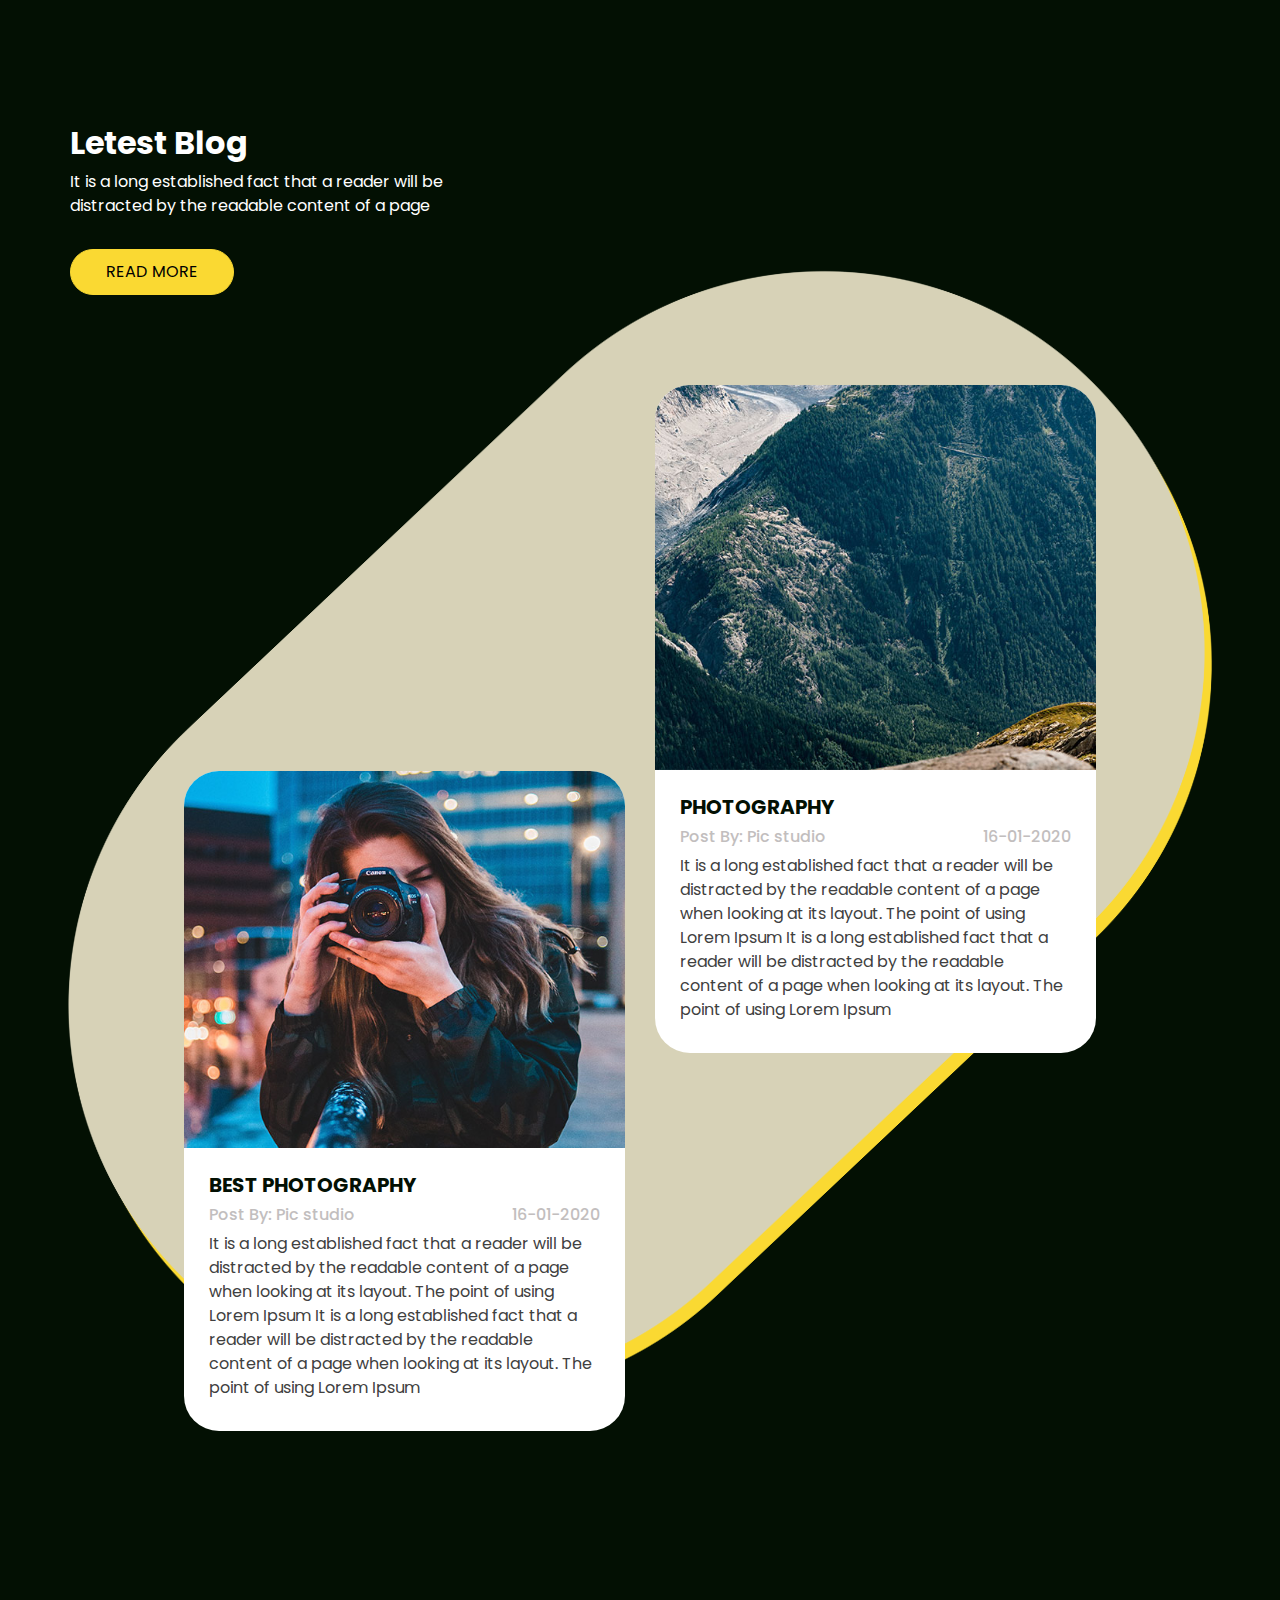
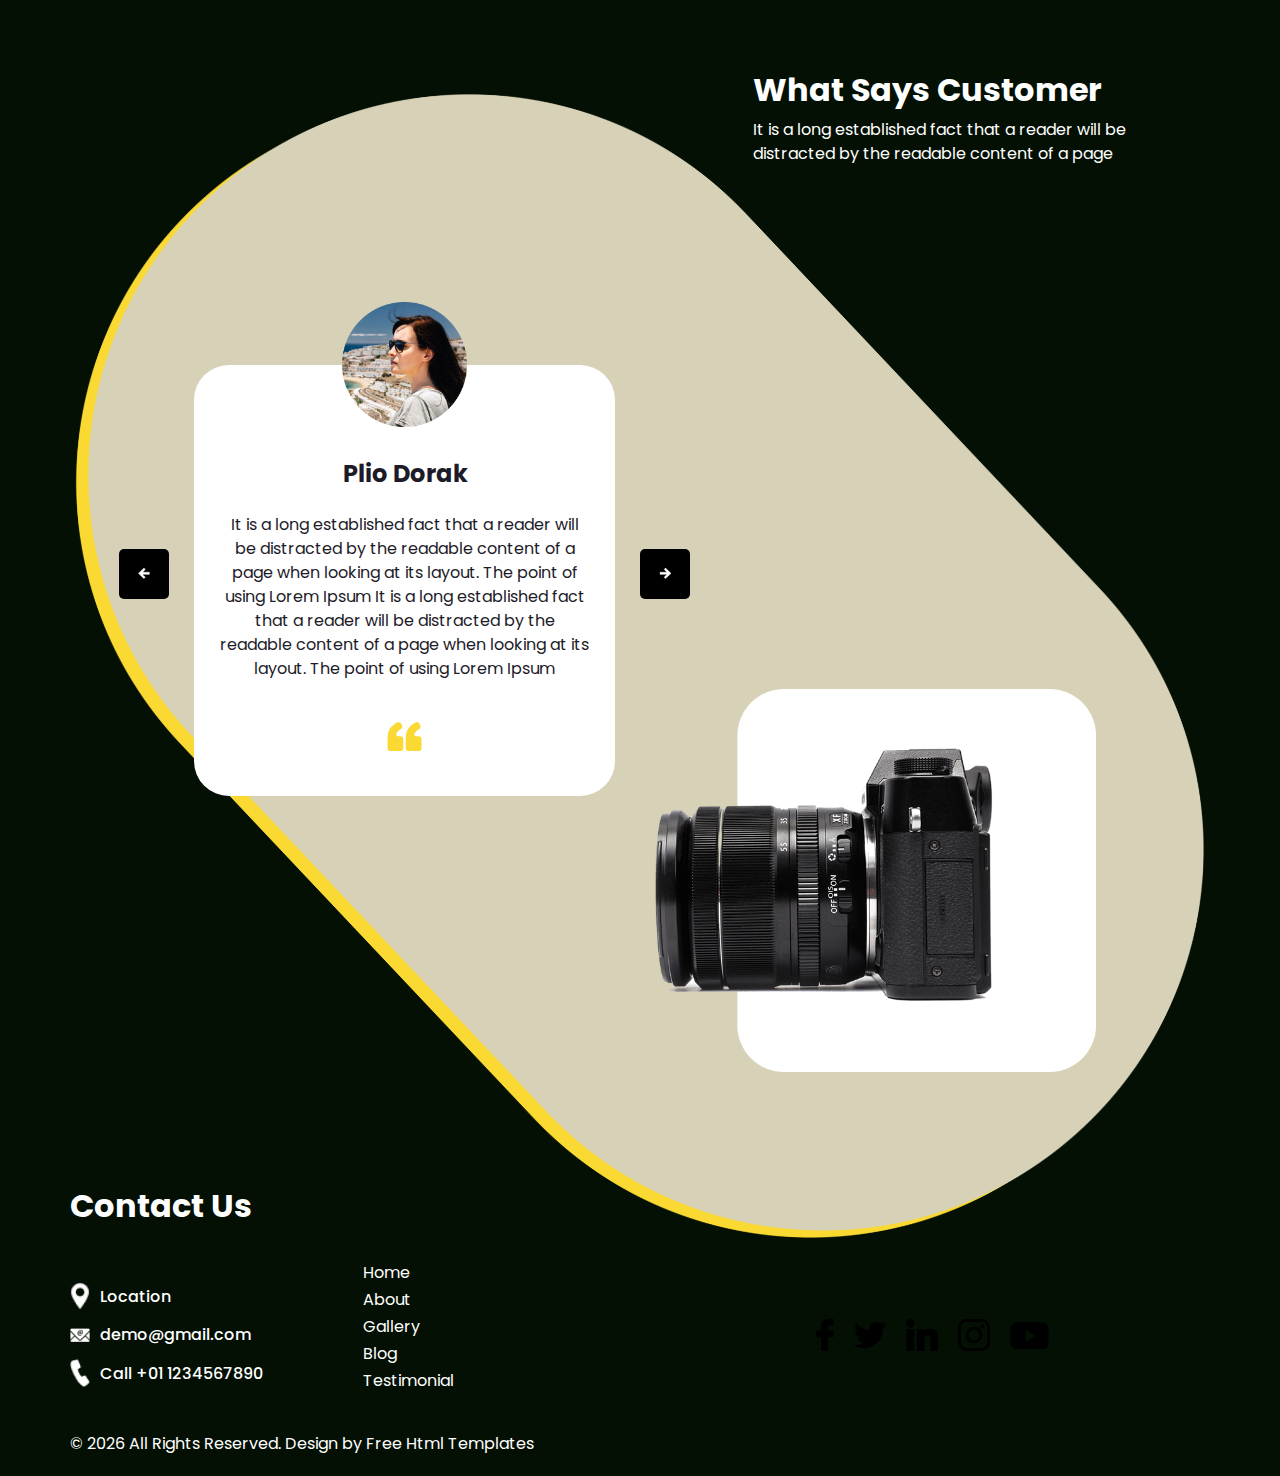
==== commit 502c9dd8: "edit names" ====
--- a/index.html
+++ b/index.html
@@ -56,14 +56,14 @@
                 YOUSSEF&EL-MALLAH
               </span>
             </a>
-            <div class="user_option">
+            <!-- <div class="user_option">
               <a href="#">
                 login
               </a>
               <form class="form-inline ">
                 <button class="btn  nav_search-btn" type="submit"></button>
               </form>
-            </div>
+            </div> -->
           </div>
         </nav>
       </div>
@@ -96,8 +96,8 @@
                 <div class="carousel-item">
                   <div class="detail-box">
                     <h1>
-                      Pic <br />
-                      Studio
+                      Youssef <br />
+                      El-Mallah
                     </h1>
                     <p>
                       It is a long established fact that a reader will be distracted by the readable content of a page
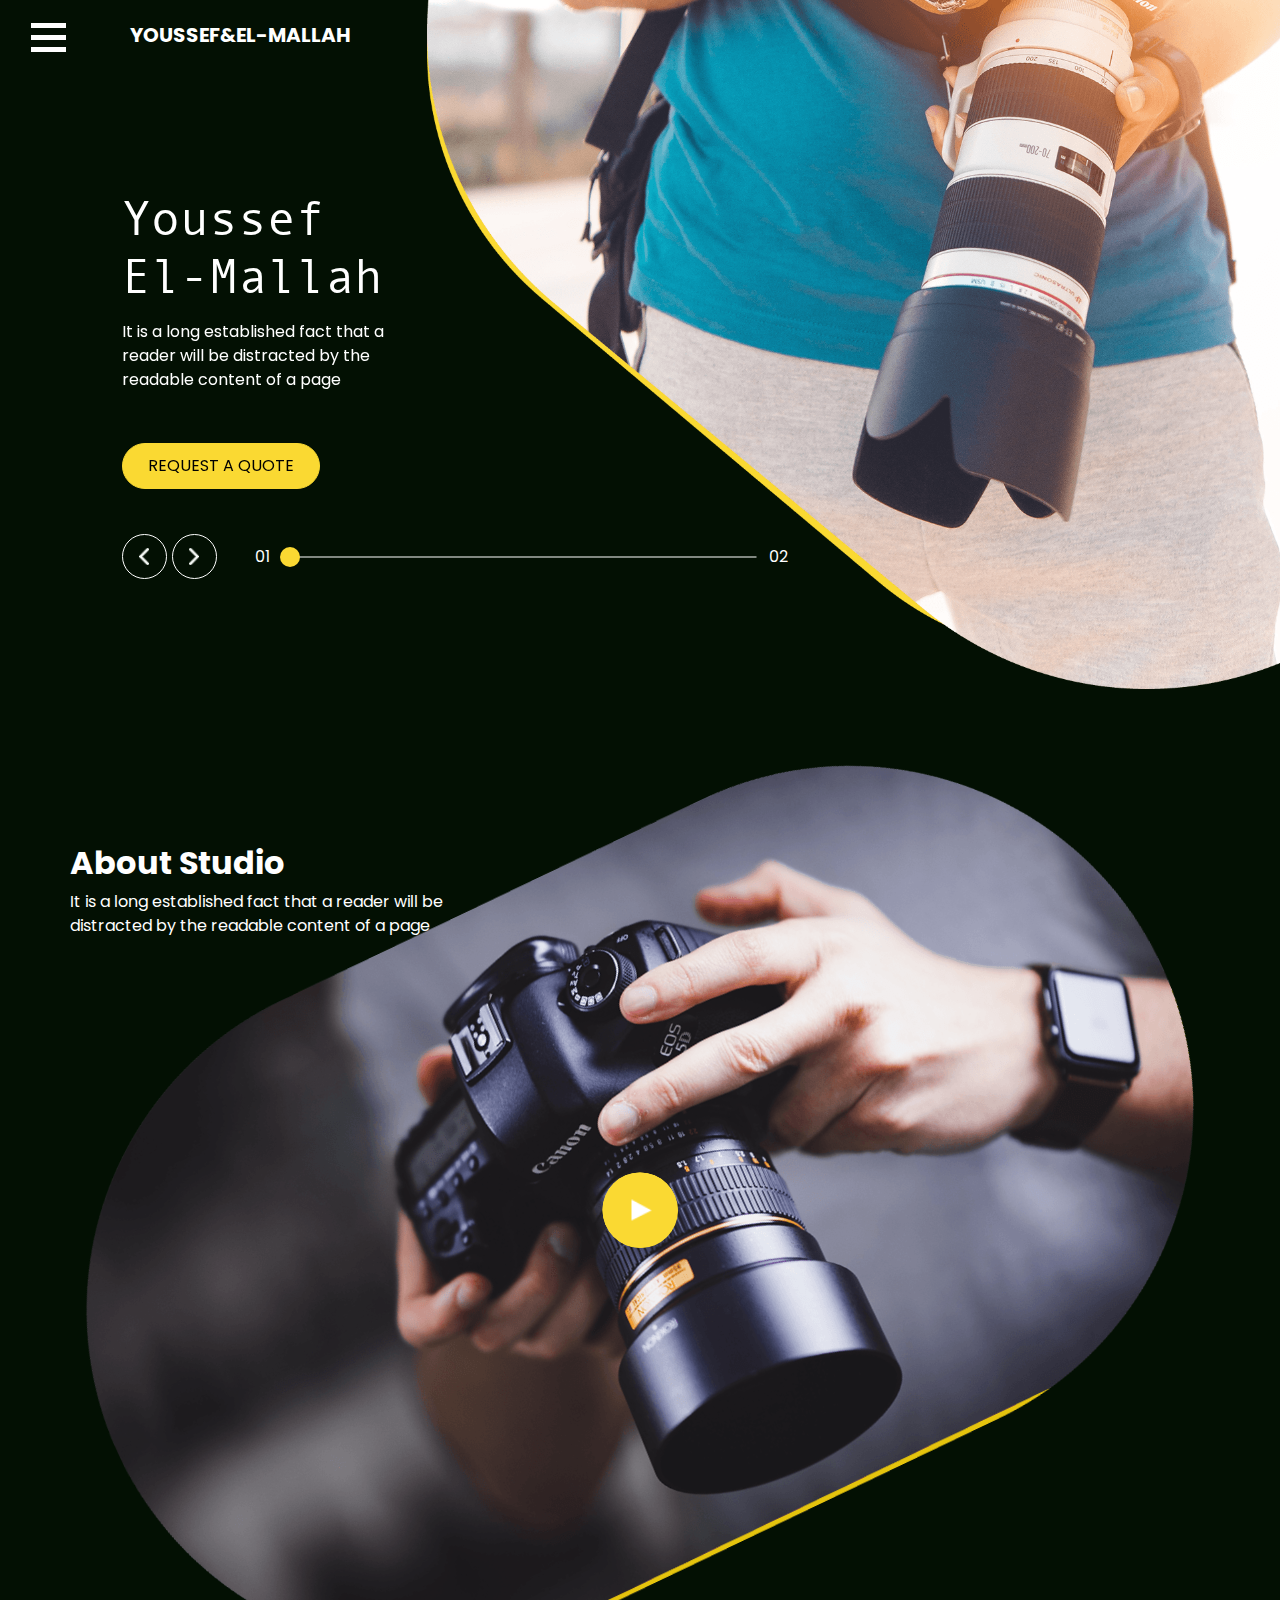
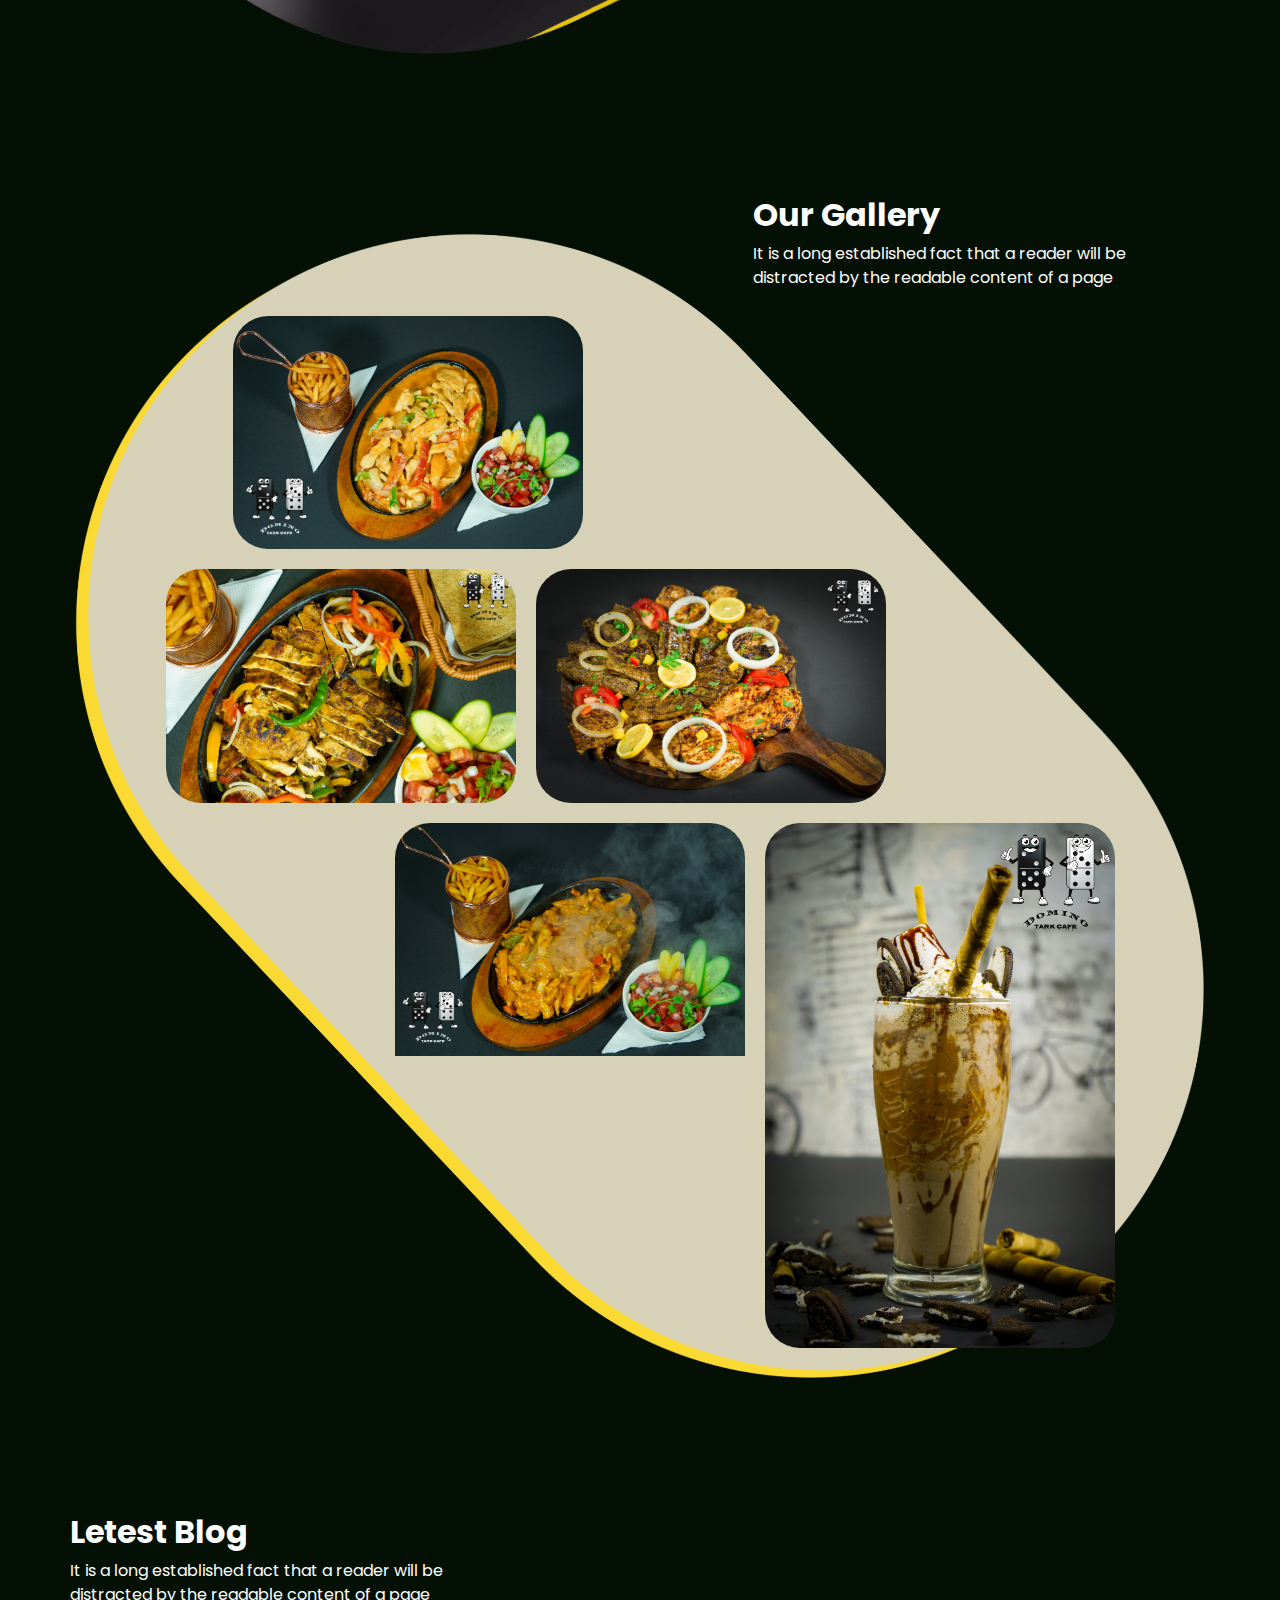
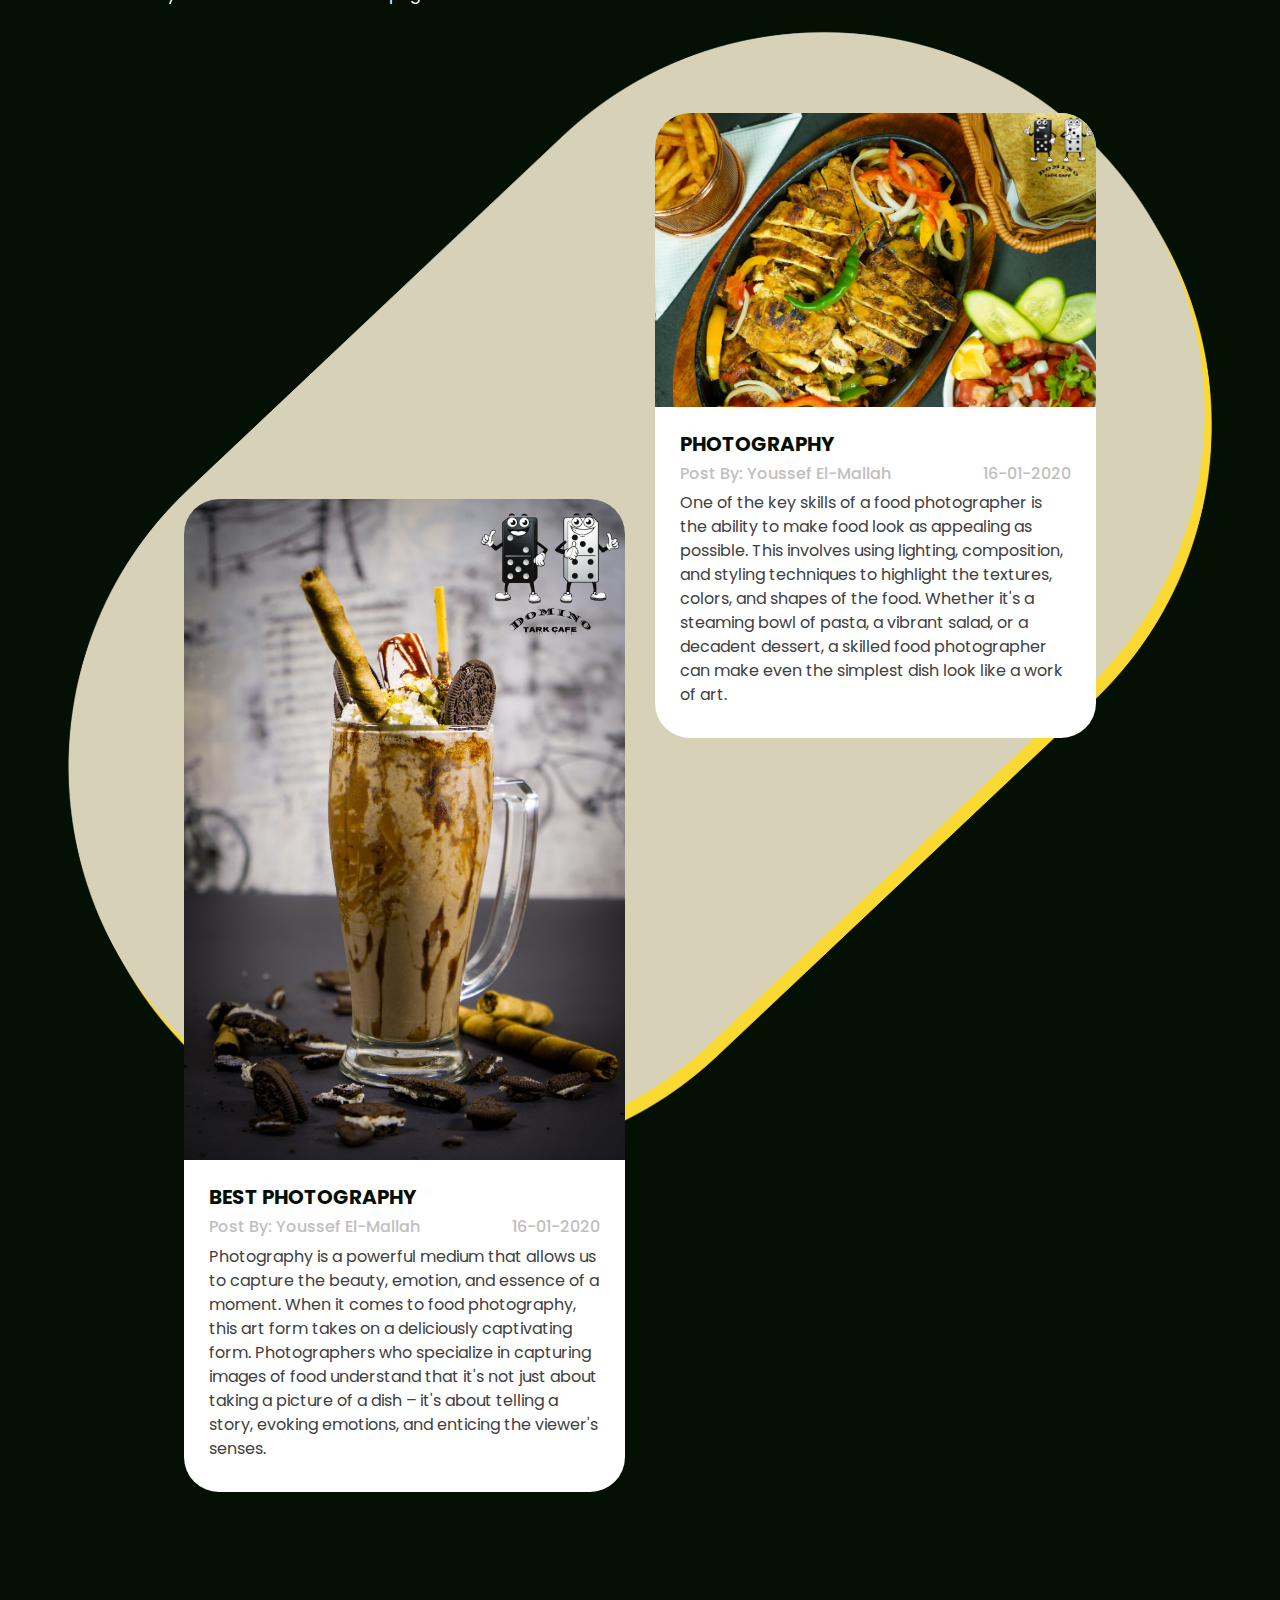
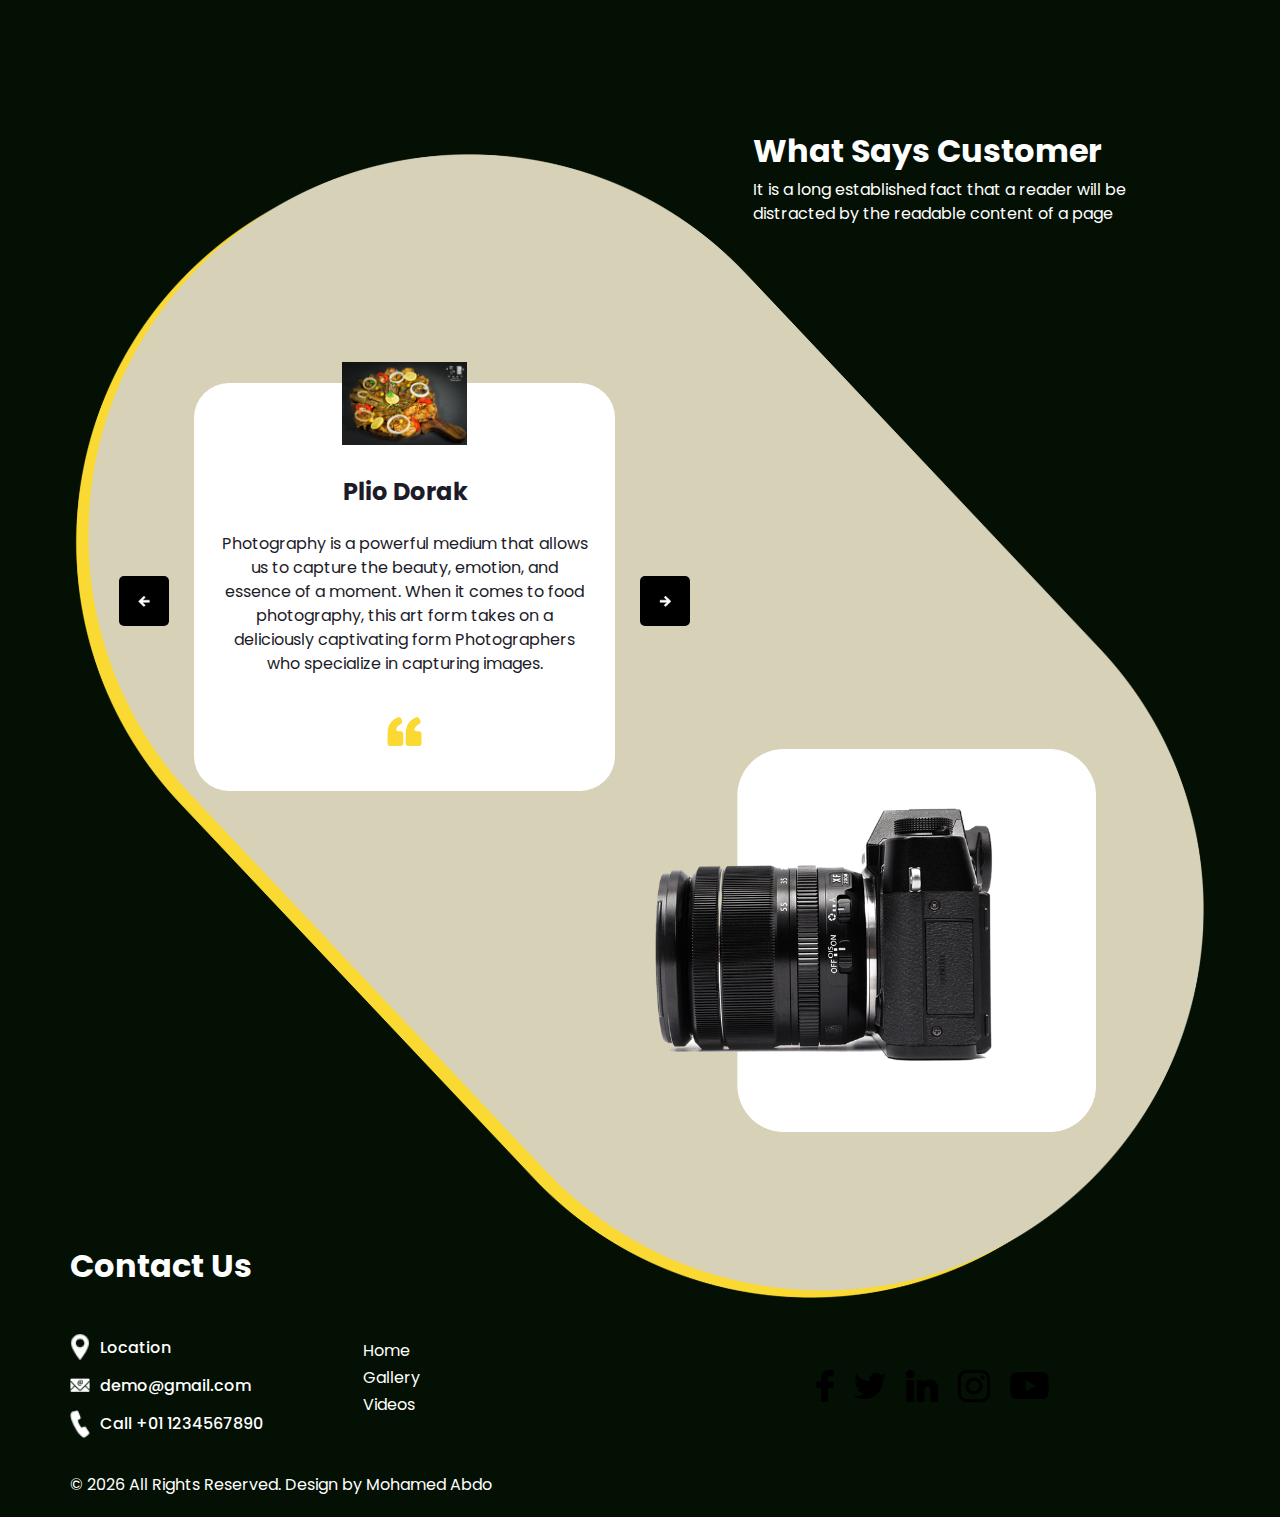
==== commit f602acc3: "add gallery and video" ====
--- a/index.html
+++ b/index.html
@@ -1,549 +1,554 @@
 <!DOCTYPE html>
 <html lang="en">
-
-<head>
-  <!-- Basic -->
-  <meta charset="utf-8" />
-  <meta http-equiv="X-UA-Compatible" content="IE=edge" />
-  <!-- Mobile Metas -->
-  <meta name="viewport" content="width=device-width, initial-scale=1, shrink-to-fit=no" />
-  <!-- Site Metas -->
-  <meta name="keywords" content="" />
-  <meta name="description" content="" />
-  <meta name="author" content="" />
-
-  <title>YOUSSEF&EL-MALLAH</title>
-
-  <!-- slider stylesheet -->
-  <link rel="stylesheet" type="text/css" href="https://cdnjs.cloudflare.com/ajax/libs/OwlCarousel2/2.3.4/assets/owl.carousel.min.css" />
-
-  <!-- bootstrap core css -->
-  <link rel="stylesheet" type="text/css" href="css/bootstrap.css" />
-
-  <!-- Custom styles for this template -->
-  <link href=" css/style.css" rel="stylesheet" />
-  <!-- responsive style -->
-  <link href="css/responsive.css" rel="stylesheet" />
-</head>
-
-<body>
-  <div class="hero_area">
-    <!-- header section strats -->
-    <header class="header_section">
-      <div class="container-fluid">
-        <nav class="navbar navbar-expand-lg custom_nav-container d-block">
-          <div class="main_nav_menu">
-            <div class="fk_width">
-              <div class="custom_menu-btn">
-                <button onclick="openNav()">
-                  <span class="s-1"> </span>
-                  <span class="s-2"> </span>
-                  <span class="s-3"> </span>
-                </button>
-              </div>
-              <div id="myNav" class="overlay">
-                <div class="overlay-content">
-                  <a class="" href="index.html">Home <span class="sr-only">(current)</span></a>
-                  <a class="" href="about.html">About </a>
-                  <a class="" href="gallery.html">Gallery </a>
-                  <a class="" href="blog.html">Blog </a>
-                  <a class="" href="testimonial.html">Testimonial </a>
-                </div>
-              </div>
-            </div>
-            <a class="navbar-brand" href="index.html">
-              <span>
-                YOUSSEF&EL-MALLAH
-              </span>
-            </a>
-            <!-- <div class="user_option">
+  <head>
+    <!-- Basic -->
+    <meta charset="utf-8" />
+    <meta http-equiv="X-UA-Compatible" content="IE=edge" />
+    <!-- Mobile Metas -->
+    <meta
+      name="viewport"
+      content="width=device-width, initial-scale=1, shrink-to-fit=no"
+    />
+    <!-- Site Metas -->
+    <meta name="keywords" content="" />
+    <meta name="description" content="" />
+    <meta name="author" content="" />
+
+    <title>YOUSSEF&EL-MALLAH</title>
+
+    <!-- slider stylesheet -->
+    <link
+      rel="stylesheet"
+      type="text/css"
+      href="https://cdnjs.cloudflare.com/ajax/libs/OwlCarousel2/2.3.4/assets/owl.carousel.min.css"
+    />
+
+    <!-- bootstrap core css -->
+    <link rel="stylesheet" type="text/css" href="css/bootstrap.css" />
+
+    <!-- Custom styles for this template -->
+    <link href=" css/style.css" rel="stylesheet" />
+    <!-- responsive style -->
+    <link href="css/responsive.css" rel="stylesheet" />
+  </head>
+
+  <body>
+    <div class="hero_area">
+      <!-- header section strats -->
+      <header class="header_section">
+        <div class="container-fluid">
+          <nav class="navbar navbar-expand-lg custom_nav-container d-block">
+            <div class="main_nav_menu">
+              <div class="fk_width">
+                <div class="custom_menu-btn">
+                  <button onclick="openNav()">
+                    <span class="s-1"> </span>
+                    <span class="s-2"> </span>
+                    <span class="s-3"> </span>
+                  </button>
+                </div>
+                <div id="myNav" class="overlay">
+                  <div class="overlay-content">
+                    <a class="" href="index.html"
+                      >Home <span class="sr-only">(current)</span></a
+                    >
+                    <a class="" href="gallery.html">Gallery </a>
+                    <a class="" href="videos.html">Videos </a>
+                  </div>
+                </div>
+              </div>
+              <a class="navbar-brand" href="index.html">
+                <span> YOUSSEF&EL-MALLAH </span>
+              </a>
+              <!-- <div class="user_option">
               <a href="#">
-                login
+                loginN
               </a>
               <form class="form-inline ">
                 <button class="btn  nav_search-btn" type="submit"></button>
               </form>
             </div> -->
-          </div>
-        </nav>
-      </div>
-    </header>
-    <!-- end header section -->
-
-    <!-- slider section -->
-    <section class=" slider_section position-relative">
-      <div class="container-fluid">
-        <div class="row slider-row">
-          <div class="col-lg-3 offset-lg-1">
-            <div id="carouselExampleIndicators" class="carousel slide" data-ride="carousel">
-              <div class="carousel-inner">
-                <div class="carousel-item active">
-                  <div class="detail-box">
-                    <h1>
-                      Youssef <br />
-                      El-Mallah
-                    </h1>
+            </div>
+          </nav>
+        </div>
+      </header>
+      <!-- end header section -->
+
+      <!-- slider section -->
+      <section class="slider_section position-relative">
+        <div class="container-fluid">
+          <div class="row slider-row">
+            <div class="col-lg-3 offset-lg-1">
+              <div
+                id="carouselExampleIndicators"
+                class="carousel slide"
+                data-ride="carousel"
+              >
+                <div class="carousel-inner">
+                  <div class="carousel-item active">
+                    <div class="detail-box">
+                      <h1>
+                        Youssef <br />
+                        El-Mallah
+                      </h1>
+                      <p>
+                        It is a long established fact that a reader will be
+                        distracted by the readable content of a page
+                      </p>
+                      <div>
+                        <a href="#"> Request A Quote </a>
+                      </div>
+                    </div>
+                  </div>
+                  <div class="carousel-item">
+                    <div class="detail-box">
+                      <h1>
+                        Youssef <br />
+                        El-Mallah
+                      </h1>
+                      <p>
+                        It is a long established fact that a reader will be
+                        distracted by the readable content of a page
+                      </p>
+                      <div>
+                        <a href="#"> Request A Quote </a>
+                      </div>
+                    </div>
+                  </div>
+                </div>
+                <div class="carousel_control-box">
+                  <div class="carousel_btn-container">
+                    <a
+                      class="carousel-control-prev"
+                      href="#carouselExampleIndicators"
+                      role="button"
+                      data-slide="prev"
+                    >
+                      <span class="sr-only">Previous</span>
+                    </a>
+                    <a
+                      class="carousel-control-next"
+                      href="#carouselExampleIndicators"
+                      role="button"
+                      data-slide="next"
+                    >
+                      <span class="sr-only">Next</span>
+                    </a>
+                  </div>
+                  <ol class="carousel-indicators">
+                    <li
+                      data-target="#carouselExampleIndicators"
+                      data-slide-to="0"
+                      class="active li_one"
+                    >
+                      01
+                    </li>
+                    <li
+                      data-target="#carouselExampleIndicators"
+                      data-slide-to="1"
+                      class="li_two"
+                    >
+                      02
+                    </li>
+                    <li class="ol_design"></li>
+                  </ol>
+                </div>
+              </div>
+            </div>
+            <div class="col-lg-8 px-0">
+              <div class="img-box">
+                <img src="images/slider-img.png" alt="" />
+              </div>
+            </div>
+          </div>
+        </div>
+      </section>
+      <!-- end slider section -->
+    </div>
+
+    <!-- about section -->
+
+    <section class="about_section layout_padding">
+      <div class="container">
+        <div class="row">
+          <div class="col-md-5">
+            <div class="detail-box">
+              <div class="heading_container">
+                <h2>About Studio</h2>
+                <p>
+                  It is a long established fact that a reader will be distracted
+                  by the readable content of a page
+                </p>
+              </div>
+            </div>
+          </div>
+        </div>
+      </div>
+      <div class="img-box">
+        <div class="play_btn">
+          <a href="#">
+            <img src="images/play.png" alt="" />
+          </a>
+        </div>
+        <img src="images/about-img.png" class="about-img" alt="" />
+      </div>
+    </section>
+
+    <!-- end about section -->
+
+    <!-- gallery section -->
+    <section class="gallery_section layout_padding-top">
+      <div class="container">
+        <div class="row">
+          <div class="col-lg-5 ml-auto">
+            <div class="heading_container">
+              <h2>Our Gallery</h2>
+              <p>
+                It is a long established fact that a reader will be distracted
+                by the readable content of a page
+              </p>
+            </div>
+          </div>
+        </div>
+      </div>
+      <div class="gallery_container">
+        <div class="gallery_bg">
+          <img src="images/gallery-bg.png" alt="" />
+        </div>
+        <div class="container">
+          <div class="gallery_box">
+            <div class="box b1">
+              <div class="img-box">
+                <img src="images/gallery/image7.jpeg" alt="" />
+              </div>
+            </div>
+            <div class="box b2">
+              <div class="img-box">
+                <img src="images/gallery/image6.jpeg" alt="" />
+              </div>
+              <div class="img-box">
+                <img src="images/gallery/image5.jpeg" alt="" />
+              </div>
+            </div>
+            <div class="box b3">
+              <div class="img-box">
+                <img src="images/gallery/image4.jpeg" alt="" />
+              </div>
+              <div class="img-box">
+                <img src="images/gallery/image3.jpeg" alt="" />
+              </div>
+            </div>
+          </div>
+        </div>
+      </div>
+    </section>
+    <!-- end gallery section -->
+
+    <!-- blog section -->
+
+    <section class="blog_section layout_padding">
+      <div class="container">
+        <div class="row">
+          <div class="col-md-5">
+            <div class="detail-box">
+              <div class="heading_container">
+                <h2>Letest Blog</h2>
+                <p>
+                  It is a long established fact that a reader will be distracted
+                  by the readable content of a page
+                </p>
+              </div>
+            </div>
+          </div>
+        </div>
+      </div>
+      <div class="blog_container">
+        <div class="blog_bg">
+          <img src="images/gallery-bg.png" alt="" />
+        </div>
+        <div class="container">
+          <div class="blog_box">
+            <div class="row">
+              <div class="col-md-6">
+                <div class="box b1">
+                  <div class="img-box">
+                    <img src="images/gallery/image2.jpeg" alt="" />
+                  </div>
+                  <div class="blog-detail">
+                    <div class="blog_title">
+                      <h5>Best photography</h5>
+                      <div class="blog_post">
+                        <h6>Post By: Youssef El-Mallah</h6>
+                        <h6>16-01-2020</h6>
+                      </div>
+                    </div>
                     <p>
-                      It is a long established fact that a reader will be distracted by the readable content of a page
+                      Photography is a powerful medium that allows us to capture
+                      the beauty, emotion, and essence of a moment. When it
+                      comes to food photography, this art form takes on a
+                      deliciously captivating form. Photographers who specialize
+                      in capturing images of food understand that it's not just
+                      about taking a picture of a dish – it's about telling a
+                      story, evoking emotions, and enticing the viewer's senses.
                     </p>
-                    <div>
-                      <a href="#">
-                        Request A Quote
-                      </a>
-                    </div>
-                  </div>
-                </div>
-                <div class="carousel-item">
-                  <div class="detail-box">
-                    <h1>
-                      Youssef <br />
-                      El-Mallah
-                    </h1>
+                  </div>
+                </div>
+              </div>
+              <div class="col-md-6">
+                <div class="box b2">
+                  <div class="img-box">
+                    <img src="images/gallery/image6.jpeg" alt="" />
+                  </div>
+                  <div class="blog-detail">
+                    <div class="blog_title">
+                      <h5>Photography</h5>
+                      <div class="blog_post">
+                        <h6>Post By: Youssef El-Mallah</h6>
+                        <h6>16-01-2020</h6>
+                      </div>
+                    </div>
                     <p>
-                      It is a long established fact that a reader will be distracted by the readable content of a page
+                      One of the key skills of a food photographer is the
+                      ability to make food look as appealing as possible. This
+                      involves using lighting, composition, and styling
+                      techniques to highlight the textures, colors, and shapes
+                      of the food. Whether it's a steaming bowl of pasta, a
+                      vibrant salad, or a decadent dessert, a skilled food
+                      photographer can make even the simplest dish look like a
+                      work of art.
                     </p>
-                    <div>
-                      <a href="#">
-                        Request A Quote
-                      </a>
-                    </div>
-                  </div>
-                </div>
-              </div>
-              <div class="carousel_control-box">
-                <div class="carousel_btn-container">
-                  <a class="carousel-control-prev" href="#carouselExampleIndicators" role="button" data-slide="prev">
-                    <span class="sr-only">Previous</span>
-                  </a>
-                  <a class="carousel-control-next" href="#carouselExampleIndicators" role="button" data-slide="next">
-                    <span class="sr-only">Next</span>
-                  </a>
-                </div>
-                <ol class="carousel-indicators">
-                  <li data-target="#carouselExampleIndicators" data-slide-to="0" class="active li_one">01</li>
-                  <li data-target="#carouselExampleIndicators" data-slide-to="1" class="li_two">02</li>
-                  <li class="ol_design"></li>
-                </ol>
-              </div>
-            </div>
-          </div>
-          <div class="col-lg-8 px-0">
-            <div class="img-box">
-              <img src="images/slider-img.png" alt="" />
+                  </div>
+                </div>
+              </div>
             </div>
           </div>
         </div>
       </div>
     </section>
-    <!-- end slider section -->
-  </div>
-
-  <!-- about section -->
-
-  <section class="about_section layout_padding">
-    <div class="container">
-      <div class="row">
-        <div class="col-md-5">
-          <div class="detail-box">
+
+    <!-- end blog section -->
+
+    <!-- client section -->
+
+    <section class="client_section layout_padding">
+      <div class="container">
+        <div class="row">
+          <div class="col-lg-5 ml-auto">
             <div class="heading_container">
-              <h2>
-                About Studio
-              </h2>
+              <h2>What Says Customer</h2>
               <p>
-                It is a long established fact that a reader will be distracted by the readable content of a page
+                It is a long established fact that a reader will be distracted
+                by the readable content of a page
               </p>
-              <a href="">
-                Read More
-              </a>
-            </div>
-          </div>
-        </div>
-      </div>
-    </div>
-    <div class="img-box">
-      <div class="play_btn">
-        <a href="#">
-          <img src="images/play.png" alt="" />
-        </a>
-      </div>
-      <img src="images/about-img.png" class="about-img" alt="" />
-    </div>
-  </section>
-
-  <!-- end about section -->
-
-  <!-- gallery section -->
-  <section class="gallery_section layout_padding-top">
-    <div class="container">
-      <div class="row">
-        <div class="col-lg-5 ml-auto">
+            </div>
+          </div>
+        </div>
+      </div>
+      <div class="client_container">
+        <div class="client_bg">
+          <img src="images/gallery-bg.png" alt="" />
+        </div>
+        <div class="container">
+          <div class="client_box">
+            <div class="row">
+              <div class="col-lg-6">
+                <div class="box b1">
+                  <div
+                    id="carouselExampleControls"
+                    class="carousel slide"
+                    data-ride="carousel"
+                  >
+                    <div class="carousel-inner">
+                      <div class="carousel-item active">
+                        <div class="client_content-box layout_padding">
+                          <div class="img-box">
+                            <img src="images/gallery/image5.jpeg" alt="" />
+                          </div>
+                          <div class="detail-box">
+                            <h4>Plio Dorak</h4>
+                            <p>
+                              Photography is a powerful medium that allows us to
+                              capture the beauty, emotion, and essence of a
+                              moment. When it comes to food photography, this
+                              art form takes on a deliciously captivating form
+                              Photographers who specialize in capturing images.
+                            </p>
+                            <img src="images/quote.png" alt="" />
+                          </div>
+                        </div>
+                      </div>
+                      <div class="carousel-item">
+                        <div class="client_content-box layout_padding">
+                          <div class="img-box">
+                            <img src="images/gallery/image4.jpeg" alt="" />
+                          </div>
+                          <div class="detail-box">
+                            <h4>Plio Dorak</h4>
+                            <p>
+                              One of the key skills of a food photographer is
+                              the ability to make food look as appealing as
+                              possible. This involves using lighting,
+                              composition, and styling techniques to highlight
+                              the textures, colors, and shapes of the food.
+                            </p>
+                            <img src="images/quote.png" alt="" />
+                          </div>
+                        </div>
+                      </div>
+                      <div class="carousel-item">
+                        <div class="client_content-box layout_padding">
+                          <div class="img-box">
+                            <img src="images/gallery/image7.jpeg" alt="" />
+                          </div>
+                          <div class="detail-box">
+                            <h4>Plio Dorak</h4>
+                            <p>
+                              Another important aspect of food photography is
+                              the ability to convey the story behind the food.
+                              This could be the story of the chef who created
+                              the dish, the ingredients used, or the cultural
+                              significance of the food. By incorporating these
+                            </p>
+                            <img src="images/quote.png" alt="" />
+                          </div>
+                        </div>
+                      </div>
+                    </div>
+                    <a
+                      class="carousel-control-prev"
+                      href="#carouselExampleControls"
+                      role="button"
+                      data-slide="prev"
+                    >
+                      <span class="sr-only">Previous</span>
+                    </a>
+                    <a
+                      class="carousel-control-next"
+                      href="#carouselExampleControls"
+                      role="button"
+                      data-slide="next"
+                    >
+                      <span class="sr-only">Next</span>
+                    </a>
+                  </div>
+                </div>
+              </div>
+              <div class="col-lg-6">
+                <div class="box b2">
+                  <div class="camera_img-box">
+                    <img src="images/camera.png" alt="" />
+                  </div>
+                </div>
+              </div>
+            </div>
+          </div>
+        </div>
+      </div>
+    </section>
+
+    <!-- end client section -->
+
+    <!-- info section -->
+
+    <section class="info_section">
+      <div class="info_container layout_padding-top">
+        <div class="container">
           <div class="heading_container">
-            <h2>
-              Our Gallery
-            </h2>
-            <p>
-              It is a long established fact that a reader will be distracted by the readable content of a page
-            </p>
-            <a href="">
-              See More
-            </a>
-          </div>
-        </div>
-      </div>
-    </div>
-    <div class="gallery_container">
-      <div class="gallery_bg">
-        <img src="images/gallery-bg.png" alt="" />
-      </div>
+            <h2>Contact Us</h2>
+          </div>
+          <div class="info_main">
+            <div class="row">
+              <div class="col-md-4 col-lg-3">
+                <div class="info_contact">
+                  <a href="#" class="link-box">
+                    <div class="img-box">
+                      <img src="images/location.png" alt="" />
+                    </div>
+                    <div class="detail-box">
+                      <h6>Location</h6>
+                    </div>
+                  </a>
+                  <a href="#" class="link-box">
+                    <div class="img-box">
+                      <img src="images/mail.png" alt="" />
+                    </div>
+                    <div class="detail-box">
+                      <h6>demo@gmail.com</h6>
+                    </div>
+                  </a>
+                  <a href="#" class="link-box">
+                    <div class="img-box">
+                      <img src="images/call.png" alt="" />
+                    </div>
+                    <div class="detail-box">
+                      <h6>Call +01 1234567890</h6>
+                    </div>
+                  </a>
+                </div>
+              </div>
+              <div class="col-md-2 col-lg-3">
+                <div class="info_link-box">
+                  <ul>
+                    <li class=" ">
+                      <a class="" href="index.html"
+                        >Home <span class="sr-only">(current)</span></a
+                      >
+                    </li>
+                    <li class="">
+                      <a class="" href="gallery.html">Gallery </a>
+                    </li>
+                    <li class="">
+                      <a class="" href="videos.html">Videos </a>
+                    </li>
+                  </ul>
+                </div>
+              </div>
+              <div class="col-md-6">
+                <div class="social_box">
+                  <a href="#">
+                    <img src="images/facebook.png" alt="" />
+                  </a>
+                  <a href="#">
+                    <img src="images/twitter.png" alt="" />
+                  </a>
+                  <a href="#">
+                    <img src="images/linkedin.png" alt="" />
+                  </a>
+                  <a href="#">
+                    <img src="images/instagram.png" alt="" />
+                  </a>
+                  <a href="#">
+                    <img src="images/youtube.png" alt="" />
+                  </a>
+                </div>
+              </div>
+            </div>
+          </div>
+        </div>
+      </div>
+    </section>
+
+    <!-- end info section -->
+
+    <!-- footer section -->
+    <footer class="footer_section">
       <div class="container">
-        <div class="gallery_box">
-          <div class="box b1">
-            <div class="img-box">
-              <img src="images/gallery-1.jpg" alt="" />
-              <h5>
-                photography
-              </h5>
-            </div>
-          </div>
-          <div class="box b2">
-            <div class="img-box">
-              <img src="images/gallery-2.jpg" alt="" />
-              <h5>
-                photography
-              </h5>
-            </div>
-            <div class="img-box">
-              <img src="images/gallery-3.jpg" alt="" />
-              <h5>
-                photography
-              </h5>
-            </div>
-          </div>
-          <div class="box b3">
-            <div class="img-box">
-              <img src="images/gallery-4.jpg" alt="" />
-              <h5>
-                photography
-              </h5>
-            </div>
-            <div class="img-box">
-              <img src="images/gallery-5.jpg" alt="" />
-              <h5>
-                photography
-              </h5>
-            </div>
-          </div>
-          <div class="box b4">
-            <div class="img-box">
-              <img src="images/gallery-6.jpg" alt="" />
-              <h5>
-                photography
-              </h5>
-            </div>
-          </div>
-        </div>
-      </div>
-    </div>
-  </section>
-  <!-- end gallery section -->
-
-  <!-- blog section -->
-
-  <section class="blog_section layout_padding">
-    <div class="container">
-      <div class="row">
-        <div class="col-md-5">
-          <div class="detail-box">
-            <div class="heading_container">
-              <h2>
-                Letest Blog
-              </h2>
-              <p>
-                It is a long established fact that a reader will be distracted by the readable content of a page
-              </p>
-              <a href="">
-                Read More
-              </a>
-            </div>
-          </div>
-        </div>
-      </div>
-    </div>
-    <div class="blog_container">
-      <div class="blog_bg">
-        <img src="images/gallery-bg.png" alt="" />
-      </div>
-      <div class="container">
-        <div class="blog_box">
-          <div class="row">
-            <div class="col-md-6">
-              <div class="box b1">
-                <div class="img-box">
-                  <img src="images/blog1.jpg" alt="" />
-                </div>
-                <div class="blog-detail">
-                  <div class="blog_title">
-                    <h5>
-                      Best photography
-                    </h5>
-                    <div class="blog_post">
-                      <h6>
-                        Post By: Pic studio
-                      </h6>
-                      <h6>
-                        16-01-2020
-                      </h6>
-                    </div>
-                  </div>
-                  <p>
-                    It is a long established fact that a reader will be distracted by the readable content of a page when looking at its layout. The point of using Lorem Ipsum It is a long established fact that a reader will be distracted by the readable content of a page when looking at its layout. The point of using Lorem Ipsum
-                  </p>
-                </div>
-              </div>
-            </div>
-            <div class="col-md-6">
-              <div class="box b2">
-                <div class="img-box">
-                  <img src="images/blog2.jpg" alt="" />
-                </div>
-                <div class="blog-detail">
-                  <div class="blog_title">
-                    <h5>
-                      Photography
-                    </h5>
-                    <div class="blog_post">
-                      <h6>
-                        Post By: Pic studio
-                      </h6>
-                      <h6>
-                        16-01-2020
-                      </h6>
-                    </div>
-                  </div>
-                  <p>
-                    It is a long established fact that a reader will be distracted by the readable content of a page when looking at its layout. The point of using Lorem Ipsum It is a long established fact that a reader will be distracted by the readable content of a page when looking at its layout. The point of using Lorem Ipsum
-                  </p>
-                </div>
-              </div>
-            </div>
-          </div>
-        </div>
-      </div>
-    </div>
-  </section>
-
-  <!-- end blog section -->
-
-  <!-- client section -->
-
-  <section class="client_section layout_padding">
-    <div class="container">
-      <div class="row">
-        <div class="col-lg-5 ml-auto">
-          <div class="heading_container">
-            <h2>
-              What Says Customer
-            </h2>
-            <p>
-              It is a long established fact that a reader will be distracted by the readable content of a page
-            </p>
-          </div>
-        </div>
-      </div>
-    </div>
-    <div class="client_container">
-      <div class="client_bg">
-        <img src="images/gallery-bg.png" alt="" />
-      </div>
-      <div class="container">
-        <div class="client_box">
-          <div class="row">
-            <div class="col-lg-6">
-              <div class="box b1">
-                <div id="carouselExampleControls" class="carousel slide" data-ride="carousel">
-                  <div class="carousel-inner">
-                    <div class="carousel-item active">
-                      <div class="client_content-box layout_padding">
-                        <div class="img-box">
-                          <img src="images/client.png" alt="" />
-                        </div>
-                        <div class="detail-box">
-                          <h4>
-                            Plio Dorak
-                          </h4>
-                          <p>
-                            It is a long established fact that a reader will be distracted by the readable content of a page when looking at its layout. The point of using Lorem Ipsum It is a long established fact that a reader will be distracted by the readable content of a page when looking at its layout. The point of using Lorem Ipsum
-                          </p>
-                          <img src="images/quote.png" alt="" />
-                        </div>
-                      </div>
-                    </div>
-                    <div class="carousel-item">
-                      <div class="client_content-box layout_padding">
-                        <div class="img-box">
-                          <img src="images/client.png" alt="" />
-                        </div>
-                        <div class="detail-box">
-                          <h4>
-                            Plio Dorak
-                          </h4>
-                          <p>
-                            It is a long established fact that a reader will be distracted by the readable content of a page when looking at its layout. The point of using Lorem Ipsum It is a long established fact that a reader will be distracted by the readable content of a page when looking at its layout. The point of using Lorem Ipsum
-                          </p>
-                          <img src="images/quote.png" alt="" />
-                        </div>
-                      </div>
-                    </div>
-                    <div class="carousel-item">
-                      <div class="client_content-box layout_padding">
-                        <div class="img-box">
-                          <img src="images/client.png" alt="" />
-                        </div>
-                        <div class="detail-box">
-                          <h4>
-                            Plio Dorak
-                          </h4>
-                          <p>
-                            It is a long established fact that a reader will be distracted by the readable content of a page when looking at its layout. The point of using Lorem Ipsum It is a long established fact that a reader will be distracted by the readable content of a page when looking at its layout. The point of using Lorem Ipsum
-                          </p>
-                          <img src="images/quote.png" alt="" />
-                        </div>
-                      </div>
-                    </div>
-                  </div>
-                  <a class="carousel-control-prev" href="#carouselExampleControls" role="button" data-slide="prev">
-                    <span class="sr-only">Previous</span>
-                  </a>
-                  <a class="carousel-control-next" href="#carouselExampleControls" role="button" data-slide="next">
-                    <span class="sr-only">Next</span>
-                  </a>
-                </div>
-              </div>
-            </div>
-            <div class="col-lg-6">
-              <div class="box b2">
-                <div class="camera_img-box">
-                  <img src="images/camera.png" alt="" />
-                </div>
-              </div>
-            </div>
-          </div>
-        </div>
-      </div>
-    </div>
-  </section>
-
-  <!-- end client section -->
-
-  <!-- info section -->
-
-  <section class="info_section ">
-    <div class="info_container layout_padding-top">
-      <div class="container">
-        <div class="heading_container">
-          <h2>
-            Contact Us
-          </h2>
-        </div>
-        <div class="info_main">
-          <div class="row">
-            <div class="col-md-4 col-lg-3">
-              <div class="info_contact ">
-                <a href="#" class="link-box">
-                  <div class="img-box">
-                    <img src="images/location.png" alt="" />
-                  </div>
-                  <div class="detail-box">
-                    <h6>
-                      Location
-                    </h6>
-                  </div>
-                </a>
-                <a href="#" class="link-box">
-                  <div class="img-box">
-                    <img src="images/mail.png" alt="" />
-                  </div>
-                  <div class="detail-box">
-                    <h6>
-                      demo@gmail.com
-                    </h6>
-                  </div>
-                </a>
-                <a href="#" class="link-box">
-                  <div class="img-box">
-                    <img src="images/call.png" alt="" />
-                  </div>
-                  <div class="detail-box">
-                    <h6>
-                      Call +01 1234567890
-                    </h6>
-                  </div>
-                </a>
-              </div>
-            </div>
-            <div class="col-md-2 col-lg-3">
-              <div class="info_link-box">
-                <ul>
-                  <li class=" ">
-                    <a class="" href="index.html">Home <span class="sr-only">(current)</span></a>
-                  </li>
-                  <li class="">
-                    <a class="" href="about.html">About </a>
-                  </li>
-                  <li class="">
-                    <a class="" href="gallery.html">Gallery </a>
-                  </li>
-                  <li class="">
-                    <a class="" href="blog.html">Blog </a>
-                  </li>
-                  <li class="">
-                    <a class="" href="testimonial.html">Testimonial </a>
-                  </li>
-                </ul>
-              </div>
-            </div>
-            <div class="col-md-6 ">
-              <div class="social_box">
-                <a href="#">
-                  <img src="images/facebook.png" alt="" />
-                </a>
-                <a href="#">
-                  <img src="images/twitter.png" alt="" />
-                </a>
-                <a href="#">
-                  <img src="images/linkedin.png" alt="" />
-                </a>
-                <a href="#">
-                  <img src="images/instagram.png" alt="" />
-                </a>
-                <a href="#">
-                  <img src="images/youtube.png" alt="" />
-                </a>
-              </div>
-            </div>
-          </div>
-        </div>
-      </div>
-    </div>
-  </section>
-
-  <!-- end info section -->
-
-  <!-- footer section -->
-  <footer class="footer_section ">
-    <div class="container">
-      <p>
-        &copy; <span id="displayYear"></span> All Rights Reserved. Design by
-        <a href="https://html.design/">Free Html Templates</a>
-      </p>
-    </div>
-  </footer>
-  <!-- footer section -->
-
-  <script src="js/jquery-3.4.1.min.js"></script>
-  <script src="js/bootstrap.js"></script>
-  <script src="https://cdnjs.cloudflare.com/ajax/libs/OwlCarousel2/2.3.4/owl.carousel.min.js"></script>
-  <script src="js/custom.js"></script>
-</body>
-
-</html>+        <p>
+          &copy; <span id="displayYear"></span> All Rights Reserved. Design by
+          <a
+            class="programing"
+            href="https://my-new-portfolio-iota.vercel.app/"
+            target="_blank"
+            >Mohamed Abdo</a
+          >
+        </p>
+      </div>
+    </footer>
+    <!-- footer section -->
+
+    <script src="js/jquery-3.4.1.min.js"></script>
+    <script src="js/bootstrap.js"></script>
+    <script src="https://cdnjs.cloudflare.com/ajax/libs/OwlCarousel2/2.3.4/owl.carousel.min.js"></script>
+    <script src="js/custom.js"></script>
+  </body>
+</html>
--- a/css/style.css
+++ b/css/style.css
@@ -14,7 +14,10 @@
   color: #ffffff;
   background-color: #031003;
 }
-
+.programing:hover {
+  cursor: pointer;
+  color: red;
+}
 .layout_margin {
   margin-top: 90px;
   margin-bottom: 90px;
@@ -52,11 +55,11 @@
   display: flex;
   -webkit-box-orient: vertical;
   -webkit-box-direction: normal;
-      -ms-flex-direction: column;
-          flex-direction: column;
+  -ms-flex-direction: column;
+  flex-direction: column;
   -webkit-box-align: start;
-      -ms-flex-align: start;
-          align-items: flex-start;
+  -ms-flex-align: start;
+  align-items: flex-start;
   color: #ffffff;
 }
 
@@ -85,22 +88,22 @@
 @-webkit-keyframes hueAnimate {
   0% {
     -webkit-filter: hue-rotate(0deg);
-            filter: hue-rotate(0deg);
+    filter: hue-rotate(0deg);
   }
   100% {
     -webkit-filter: hue-rotate(360deg);
-            filter: hue-rotate(360deg);
+    filter: hue-rotate(360deg);
   }
 }
 
 @keyframes hueAnimate {
   0% {
     -webkit-filter: hue-rotate(0deg);
-            filter: hue-rotate(0deg);
+    filter: hue-rotate(0deg);
   }
   100% {
     -webkit-filter: hue-rotate(360deg);
-            filter: hue-rotate(360deg);
+    filter: hue-rotate(360deg);
   }
 }
 
@@ -111,7 +114,7 @@
 
 .sub_page .info_section .social_box {
   -webkit-filter: invert(100%);
-          filter: invert(100%);
+  filter: invert(100%);
 }
 
 .header_section .container-fluid {
@@ -171,22 +174,22 @@
 
 .menu_btn-style button {
   -webkit-transform: translateX(14px);
-          transform: translateX(14px);
+  transform: translateX(14px);
 }
 
 .menu_btn-style button .s-1 {
   -webkit-transform: rotate(45deg) translateY(17px);
-          transform: rotate(45deg) translateY(17px);
+  transform: rotate(45deg) translateY(17px);
 }
 
 .menu_btn-style button .s-2 {
   -webkit-transform: translateX(-100px);
-          transform: translateX(-100px);
+  transform: translateX(-100px);
 }
 
 .menu_btn-style button .s-3 {
   -webkit-transform: rotate(-45deg) translateY(-17px);
-          transform: rotate(-45deg) translateY(-17px);
+  transform: rotate(-45deg) translateY(-17px);
 }
 
 .position-unset {
@@ -195,8 +198,8 @@
 
 .navbar-expand-lg .navbar-collapse {
   -webkit-box-flex: 0;
-      -ms-flex-positive: 0;
-          flex-grow: 0;
+  -ms-flex-positive: 0;
+  flex-grow: 0;
 }
 
 .overlay {
@@ -251,11 +254,11 @@
   display: flex;
   -webkit-box-orient: vertical;
   -webkit-box-direction: normal;
-      -ms-flex-direction: column;
-          flex-direction: column;
+  -ms-flex-direction: column;
+  flex-direction: column;
   -webkit-box-align: center;
-      -ms-flex-align: center;
-          align-items: center;
+  -ms-flex-align: center;
+  align-items: center;
 }
 
 .menu_width {
@@ -281,7 +284,7 @@
 .btn:focus {
   outline: none !important;
   -webkit-box-shadow: none;
-          box-shadow: none;
+  box-shadow: none;
 }
 
 .fk_width {
@@ -315,8 +318,8 @@
   z-index: 99999;
   padding: 15px 0;
   -webkit-box-pack: start;
-      -ms-flex-pack: start;
-          justify-content: flex-start;
+  -ms-flex-pack: start;
+  justify-content: flex-start;
 }
 
 .custom_nav-container .navbar-toggler {
@@ -339,8 +342,8 @@
   display: -ms-flexbox;
   display: flex;
   -webkit-box-align: center;
-      -ms-flex-align: center;
-          align-items: center;
+  -ms-flex-align: center;
+  align-items: center;
   margin-left: 45px;
 }
 
@@ -349,8 +352,8 @@
   display: -ms-flexbox;
   display: flex;
   -webkit-box-align: center;
-      -ms-flex-align: center;
-          align-items: center;
+  -ms-flex-align: center;
+  align-items: center;
   margin-right: 35px;
   color: #ffffff;
   text-transform: uppercase;
@@ -372,8 +375,8 @@
 
 .slider_section #carouselExampleIndicators {
   -webkit-box-flex: 1;
-      -ms-flex: 1;
-          flex: 1;
+  -ms-flex: 1;
+  flex: 1;
 }
 
 .slider_section .detail-box {
@@ -423,7 +426,14 @@
   left: 0;
   width: 100%;
   height: 100%;
-  background: -webkit-gradient(linear, left top, left bottom, from(#000000), color-stop(transparent), to(transparent));
+  background: -webkit-gradient(
+    linear,
+    left top,
+    left bottom,
+    from(#000000),
+    color-stop(transparent),
+    to(transparent)
+  );
   background: linear-gradient(to bottom, #000000, transparent, transparent);
   z-index: 1;
   display: none;
@@ -434,8 +444,8 @@
   display: -ms-flexbox;
   display: flex;
   -webkit-box-align: center;
-      -ms-flex-align: center;
-          align-items: center;
+  -ms-flex-align: center;
+  align-items: center;
   margin-top: 45px;
 }
 
@@ -446,8 +456,8 @@
   display: -ms-flexbox;
   display: flex;
   -webkit-box-pack: justify;
-      -ms-flex-pack: justify;
-          justify-content: space-between;
+  -ms-flex-pack: justify;
+  justify-content: space-between;
   z-index: 999;
 }
 
@@ -487,8 +497,8 @@
   margin: 0;
   margin-left: 35px;
   -webkit-box-pack: justify;
-      -ms-flex-pack: justify;
-          justify-content: space-between;
+  -ms-flex-pack: justify;
+  justify-content: space-between;
 }
 
 .slider_section .carousel-indicators::before {
@@ -499,7 +509,7 @@
   top: 50%;
   left: calc(50% - 8px);
   -webkit-transform: translate(-50%, -50%);
-          transform: translate(-50%, -50%);
+  transform: translate(-50%, -50%);
   background-color: #ffffff;
 }
 
@@ -510,11 +520,11 @@
   top: 50%;
   left: calc(0% + 35px);
   -webkit-transform: translate(-50%, -50%);
-          transform: translate(-50%, -50%);
+  transform: translate(-50%, -50%);
   border-radius: 100%;
   background-color: #fad932;
-  -webkit-transition: all .3s;
-  transition: all .3s;
+  -webkit-transition: all 0.3s;
+  transition: all 0.3s;
   z-index: 2;
 }
 
@@ -547,11 +557,11 @@
   display: -ms-flexbox;
   display: flex;
   -webkit-box-align: center;
-      -ms-flex-align: center;
-          align-items: center;
+  -ms-flex-align: center;
+  align-items: center;
   -webkit-box-pack: center;
-      -ms-flex-pack: center;
-          justify-content: center;
+  -ms-flex-pack: center;
+  justify-content: center;
   border-radius: 100%;
   width: 75px;
   height: 75px;
@@ -560,12 +570,12 @@
   top: 50%;
   left: 50%;
   -webkit-transform: translate(-50%, -50%);
-          transform: translate(-50%, -50%);
+  transform: translate(-50%, -50%);
 }
 
 .about_section .img-box .play_btn button {
   -webkit-box-shadow: none;
-          box-shadow: none;
+  box-shadow: none;
   background-color: transparent;
   border: none;
   position: relative;
@@ -578,11 +588,11 @@
   display: -ms-flexbox;
   display: flex;
   -webkit-box-align: center;
-      -ms-flex-align: center;
-          align-items: center;
+  -ms-flex-align: center;
+  align-items: center;
   -webkit-box-pack: center;
-      -ms-flex-pack: center;
-          justify-content: center;
+  -ms-flex-pack: center;
+  justify-content: center;
   border-radius: 100%;
   width: 75px;
   height: 75px;
@@ -606,24 +616,25 @@
   opacity: 1;
   border-radius: 100%;
   -webkit-transform: translate(-50%, -50%);
-          transform: translate(-50%, -50%);
+  transform: translate(-50%, -50%);
 }
 
 .about_section .img-box .play_btn::before {
   z-index: 2;
   -webkit-animation: before-animation 1500ms infinite;
-          animation: before-animation 1500ms infinite;
+  animation: before-animation 1500ms infinite;
 }
 
 @-webkit-keyframes before-animation {
   0% {
     -webkit-transform: translateX(-50%) translateY(-50%) translateZ(0) scale(1);
-            transform: translateX(-50%) translateY(-50%) translateZ(0) scale(1);
+    transform: translateX(-50%) translateY(-50%) translateZ(0) scale(1);
     opacity: 1;
   }
   100% {
-    -webkit-transform: translateX(-50%) translateY(-50%) translateZ(0) scale(1.5);
-            transform: translateX(-50%) translateY(-50%) translateZ(0) scale(1.5);
+    -webkit-transform: translateX(-50%) translateY(-50%) translateZ(0)
+      scale(1.5);
+    transform: translateX(-50%) translateY(-50%) translateZ(0) scale(1.5);
     opacity: 0;
   }
 }
@@ -631,12 +642,13 @@
 @keyframes before-animation {
   0% {
     -webkit-transform: translateX(-50%) translateY(-50%) translateZ(0) scale(1);
-            transform: translateX(-50%) translateY(-50%) translateZ(0) scale(1);
+    transform: translateX(-50%) translateY(-50%) translateZ(0) scale(1);
     opacity: 1;
   }
   100% {
-    -webkit-transform: translateX(-50%) translateY(-50%) translateZ(0) scale(1.5);
-            transform: translateX(-50%) translateY(-50%) translateZ(0) scale(1.5);
+    -webkit-transform: translateX(-50%) translateY(-50%) translateZ(0)
+      scale(1.5);
+    transform: translateX(-50%) translateY(-50%) translateZ(0) scale(1.5);
     opacity: 0;
   }
 }
@@ -644,9 +656,9 @@
 .about_section .img-box .about-img {
   width: 100%;
   -webkit-transform: rotate(-25deg);
-          transform: rotate(-25deg);
-  -webkit-animation: hueAnimate .7s infinite;
-          animation: hueAnimate .7s infinite;
+  transform: rotate(-25deg);
+  -webkit-animation: hueAnimate 0.7s infinite;
+  animation: hueAnimate 0.7s infinite;
 }
 
 .about_section .btn-box {
@@ -654,8 +666,8 @@
   display: -ms-flexbox;
   display: flex;
   -webkit-box-pack: center;
-      -ms-flex-pack: center;
-          justify-content: center;
+  -ms-flex-pack: center;
+  justify-content: center;
   margin-top: 75px;
   margin-bottom: 175px;
 }
@@ -688,7 +700,7 @@
   top: 10%;
   margin-left: 0;
   -webkit-transform: rotate(45deg);
-          transform: rotate(45deg);
+  transform: rotate(45deg);
   z-index: -1;
 }
 
@@ -705,6 +717,7 @@
   display: -webkit-box;
   display: -ms-flexbox;
   display: flex;
+  cursor: pointer;
 }
 
 .gallery_section .gallery_container .box.b1 .img-box {
@@ -713,14 +726,14 @@
 
 .gallery_section .gallery_container .box.b3 {
   -webkit-box-pack: end;
-      -ms-flex-pack: end;
-          justify-content: flex-end;
+  -ms-flex-pack: end;
+  justify-content: flex-end;
 }
 
 .gallery_section .gallery_container .box.b4 {
   -webkit-box-pack: end;
-      -ms-flex-pack: end;
-          justify-content: flex-end;
+  -ms-flex-pack: end;
+  justify-content: flex-end;
 }
 
 .gallery_section .gallery_container .box.b4 .img-box {
@@ -746,7 +759,7 @@
   top: 50%;
   left: 50%;
   -webkit-transform: translate(-50%, -50%);
-          transform: translate(-50%, -50%);
+  transform: translate(-50%, -50%);
   text-transform: uppercase;
 }
 
@@ -768,7 +781,7 @@
   top: 10%;
   margin-left: 0;
   -webkit-transform: rotate(-45deg);
-          transform: rotate(-45deg);
+  transform: rotate(-45deg);
   z-index: -1;
 }
 
@@ -809,8 +822,8 @@
   display: -ms-flexbox;
   display: flex;
   -webkit-box-pack: justify;
-      -ms-flex-pack: justify;
-          justify-content: space-between;
+  -ms-flex-pack: justify;
+  justify-content: space-between;
 }
 
 .blog_section .box .blog-detail .blog_post h6 {
@@ -839,7 +852,7 @@
   top: 10%;
   margin-left: 0;
   -webkit-transform: rotate(45deg);
-          transform: rotate(45deg);
+  transform: rotate(45deg);
   z-index: -1;
 }
 
@@ -862,11 +875,11 @@
   display: flex;
   -webkit-box-orient: vertical;
   -webkit-box-direction: normal;
-      -ms-flex-direction: column;
-          flex-direction: column;
+  -ms-flex-direction: column;
+  flex-direction: column;
   -webkit-box-align: center;
-      -ms-flex-align: center;
-          align-items: center;
+  -ms-flex-align: center;
+  align-items: center;
   text-align: center;
   margin: 0 10px;
 }
@@ -952,8 +965,8 @@
 
 .info_section .info_main .row {
   -webkit-box-align: center;
-      -ms-flex-align: center;
-          align-items: center;
+  -ms-flex-align: center;
+  align-items: center;
 }
 
 .info_section .info_logo {
@@ -971,11 +984,11 @@
   display: -ms-flexbox;
   display: flex;
   -webkit-box-align: center;
-      -ms-flex-align: center;
-          align-items: center;
+  -ms-flex-align: center;
+  align-items: center;
   -webkit-box-pack: center;
-      -ms-flex-pack: center;
-          justify-content: center;
+  -ms-flex-pack: center;
+  justify-content: center;
 }
 
 .info_section .social_box a {
@@ -1015,8 +1028,8 @@
   display: flex;
   -webkit-box-orient: vertical;
   -webkit-box-direction: normal;
-      -ms-flex-direction: column;
-          flex-direction: column;
+  -ms-flex-direction: column;
+  flex-direction: column;
 }
 
 .info_section .info_contact .link-box {
@@ -1024,8 +1037,8 @@
   display: -ms-flexbox;
   display: flex;
   -webkit-box-align: center;
-      -ms-flex-align: center;
-          align-items: center;
+  -ms-flex-align: center;
+  align-items: center;
   margin: 15px 0;
   color: #ffffff;
 }
@@ -1035,11 +1048,11 @@
   display: -ms-flexbox;
   display: flex;
   -webkit-box-pack: center;
-      -ms-flex-pack: center;
-          justify-content: center;
+  -ms-flex-pack: center;
+  justify-content: center;
   -webkit-box-align: center;
-      -ms-flex-align: center;
-          align-items: center;
+  -ms-flex-align: center;
+  align-items: center;
   margin-right: 10px;
 }
 
@@ -1086,4 +1099,4 @@
   color: #fff;
   opacity: 1;
 }
-/*# sourceMappingURL=style.css.map */+/*# sourceMappingURL=style.css.map */
